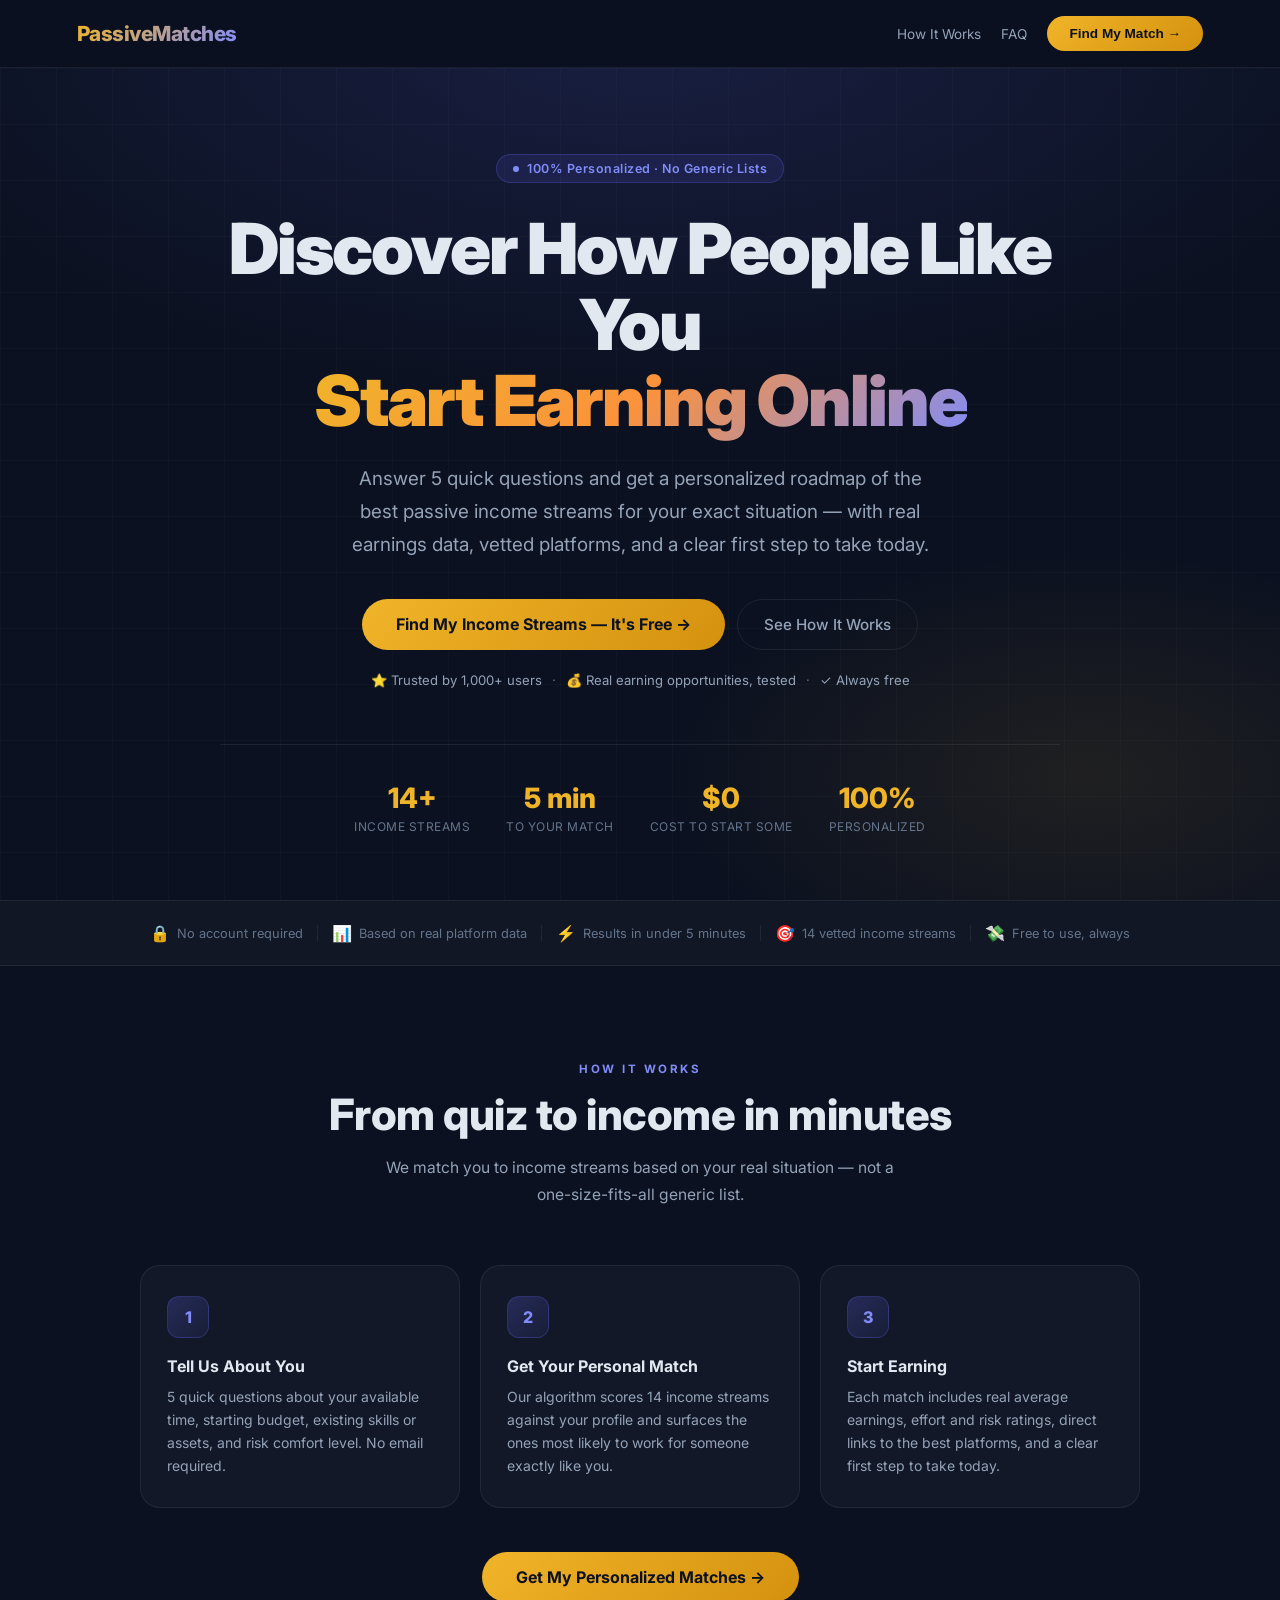
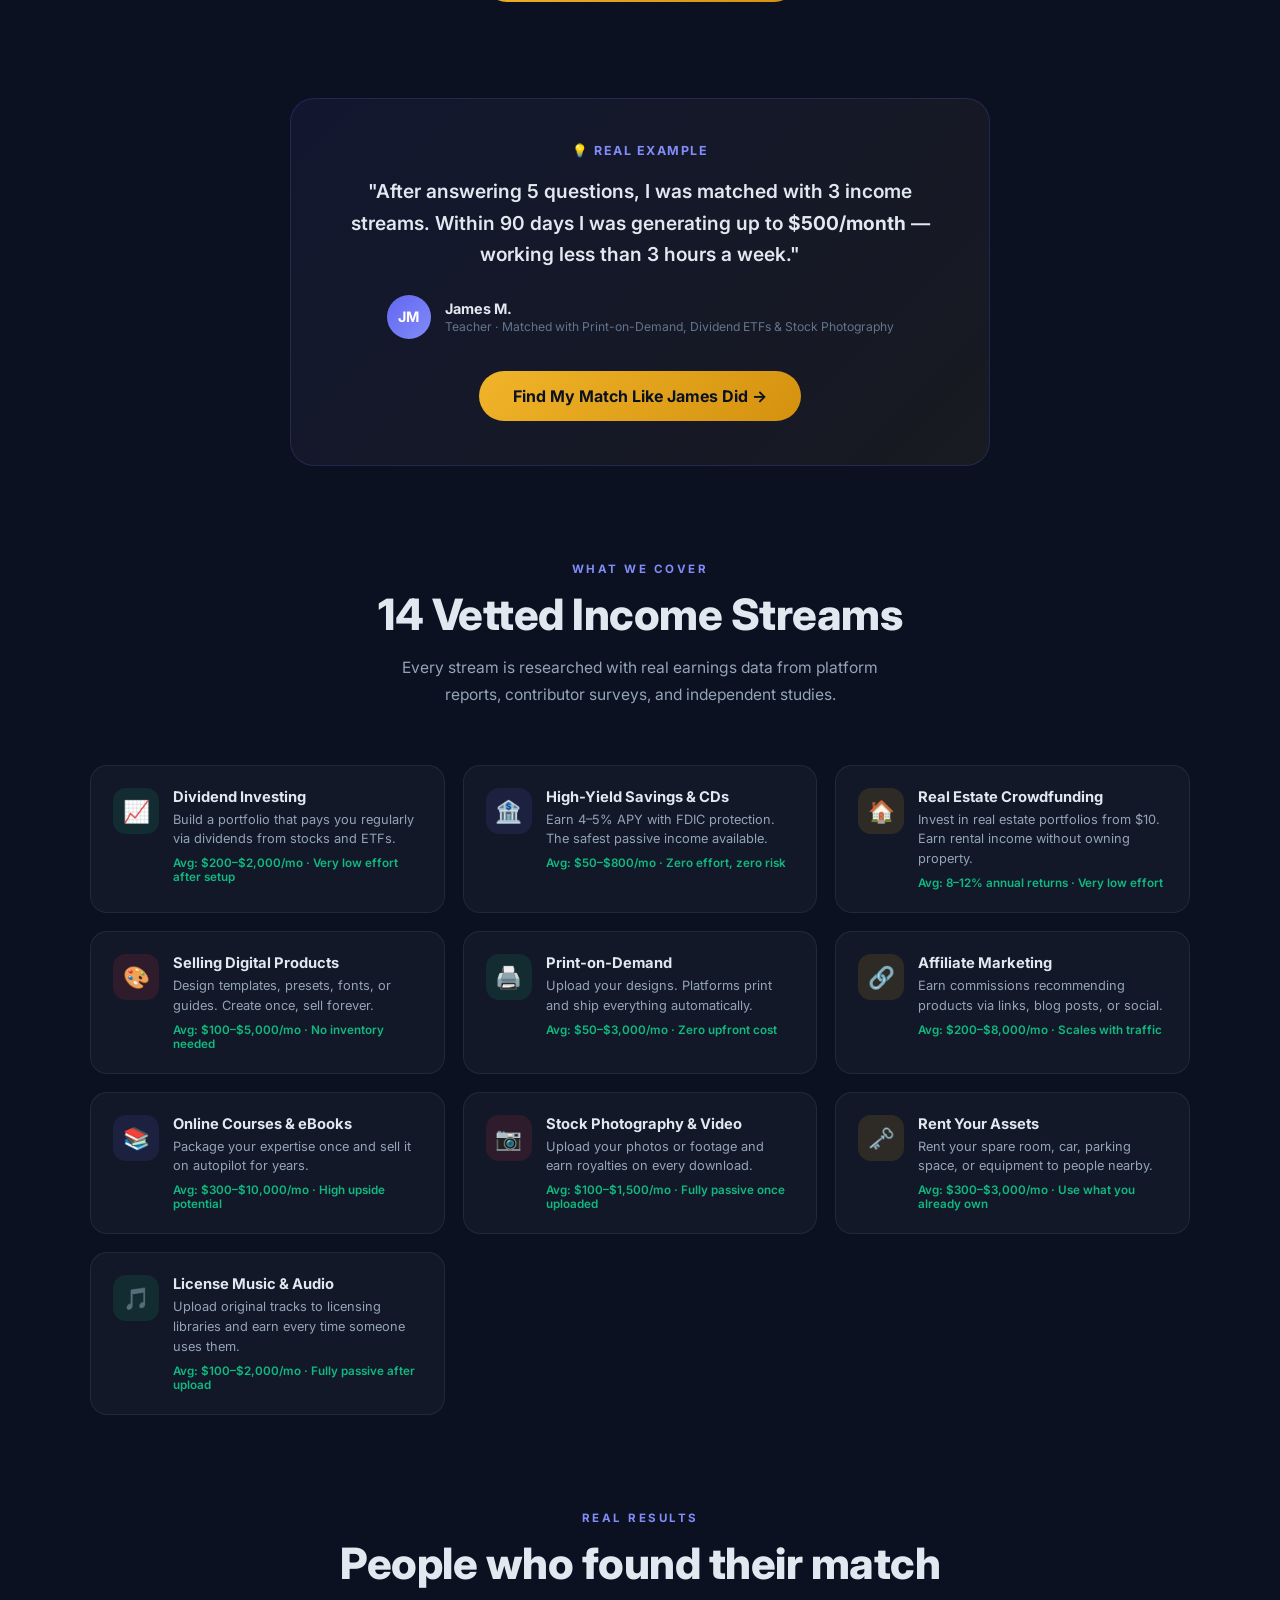
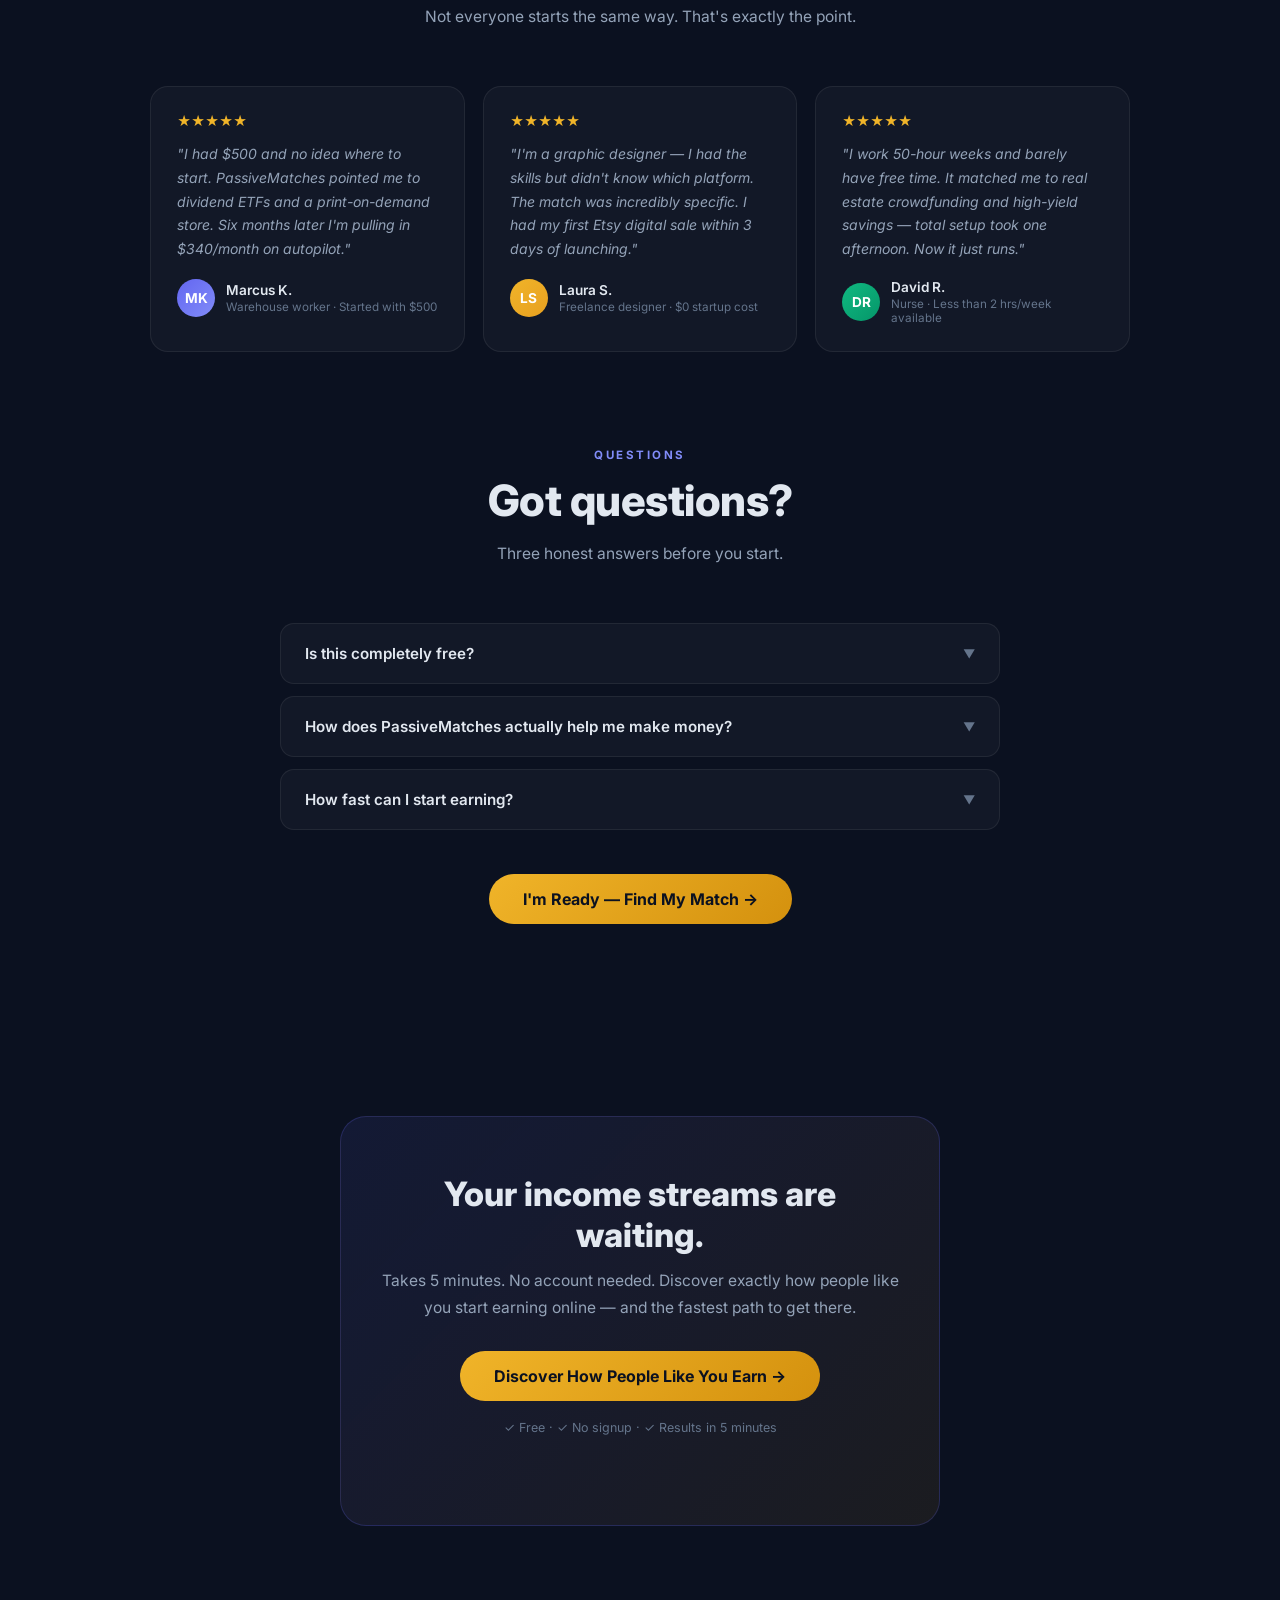
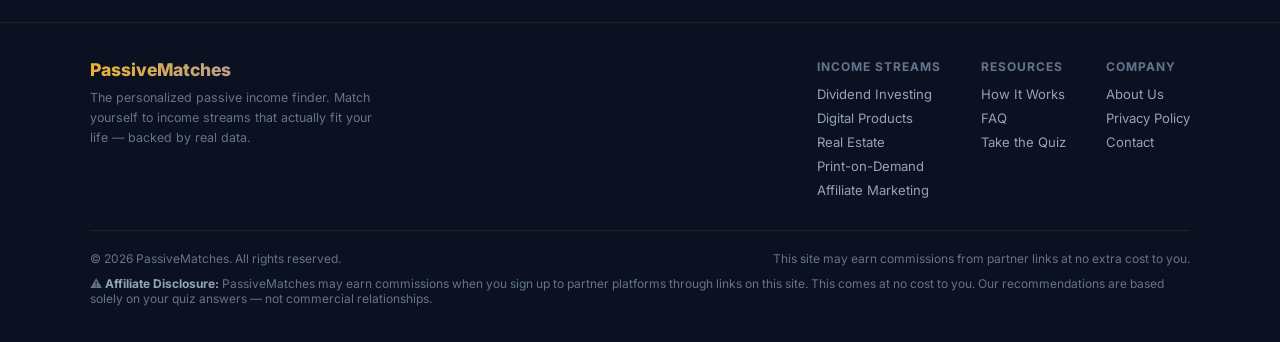
==== index.html @ 0904e782 "Add files via upload" ====
<!DOCTYPE html>
<html lang="en">
<!-- MailerLite Universal -->
<script>
    (function(w,d,e,u,f,l,n){w[f]=w[f]||function(){(w[f].q=w[f].q||[])
    .push(arguments);},l=d.createElement(e),l.async=1,l.src=u,
    n=d.getElementsByTagName(e)[0],n.parentNode.insertBefore(l,n);})
    (window,document,'script','https://assets.mailerlite.com/js/universal.js','ml');
    ml('account', '2254203');
</script>
<!-- End MailerLite Universal -->
<head>
  <meta charset="UTF-8" />
  <meta name="viewport" content="width=device-width, initial-scale=1.0"/>
  <title>PassiveMatches — Find Your Perfect Passive Income Stream</title>
  <meta name="description" content="Answer 5 questions and get a personalized roadmap of the best passive income streams for your exact situation — backed by real data.">
  <link rel="preconnect" href="https://fonts.googleapis.com">
  <link rel="preconnect" href="https://fonts.gstatic.com" crossorigin>
  <link href="https://fonts.googleapis.com/css2?family=Inter:wght@300;400;500;600;700;800;900&display=swap" rel="stylesheet">
  <style>
    *, *::before, *::after { box-sizing: border-box; margin: 0; padding: 0; }
    :root {
      --navy: #0b1120;
      --navy2: #111827;
      --navy3: #1a2540;
      --gold: #f0b429;
      --gold2: #ffd166;
      --accent: #6366f1;
      --accent2: #818cf8;
      --green: #10b981;
      --red: #f43f5e;
      --text: #e2e8f0;
      --text2: #94a3b8;
      --text3: #64748b;
      --border: rgba(255,255,255,0.07);
      --card: rgba(255,255,255,0.03);
    }
    html { scroll-behavior: smooth; }
    body { font-family: 'Inter', sans-serif; background: var(--navy); color: var(--text); min-height: 100vh; overflow-x: hidden; }

    /* ─── NAV ─── */
    nav {
      position: fixed; top: 0; left: 0; right: 0; z-index: 100;
      display: flex; align-items: center; justify-content: space-between;
      padding: 0 6%; height: 68px;
      background: rgba(11,17,32,0.88); backdrop-filter: blur(24px);
      border-bottom: 1px solid var(--border);
    }
    .logo { font-size: 1.3rem; font-weight: 800; letter-spacing: -0.5px; background: linear-gradient(135deg, var(--gold), var(--accent2)); -webkit-background-clip: text; -webkit-text-fill-color: transparent; cursor: pointer; }
    .nav-right { display: flex; align-items: center; gap: 20px; }
    .nav-link { font-size: 0.85rem; color: var(--text2); cursor: pointer; text-decoration: none; transition: color 0.2s; }
    .nav-link:hover { color: var(--text); }
    .nav-cta { background: linear-gradient(135deg, var(--gold), #d4910e); color: #0b1120; font-weight: 700; font-size: 0.85rem; padding: 10px 22px; border-radius: 50px; border: none; cursor: pointer; transition: transform 0.2s, box-shadow 0.2s; }
    .nav-cta:hover { transform: translateY(-1px); box-shadow: 0 8px 24px rgba(240,180,41,0.35); }

    /* ─── PAGE SYSTEM ─── */
    .page { display: none; }
    .page.active { display: block; }
    #quiz-page.active { display: flex; flex-direction: column; }
    #landing { padding-top: 68px; }
    #quiz-page, #results-page { padding-top: 68px; }

    /* ─── HERO ─── */
    .hero { min-height: calc(100vh - 68px); display: flex; flex-direction: column; align-items: center; justify-content: center; text-align: center; padding: 80px 24px 60px; position: relative; overflow: hidden; }
    .hero-bg { position: absolute; inset: 0; z-index: 0; background: radial-gradient(ellipse 90% 65% at 50% -5%, rgba(99,102,241,0.16) 0%, transparent 70%), radial-gradient(ellipse 55% 45% at 85% 85%, rgba(240,180,41,0.09) 0%, transparent 60%); }
    .hero-grid { position: absolute; inset: 0; z-index: 0; background-image: linear-gradient(rgba(255,255,255,0.02) 1px, transparent 1px), linear-gradient(90deg, rgba(255,255,255,0.02) 1px, transparent 1px); background-size: 56px 56px; }
    .hero-content { position: relative; z-index: 1; max-width: 840px; }
    .hero-badge { display: inline-flex; align-items: center; gap: 8px; background: rgba(99,102,241,0.12); border: 1px solid rgba(99,102,241,0.28); color: var(--accent2); font-size: 0.78rem; font-weight: 600; padding: 6px 16px; border-radius: 50px; margin-bottom: 28px; letter-spacing: 0.5px; }
    .badge-dot { width: 6px; height: 6px; border-radius: 50%; background: var(--accent2); animation: pulse 2s infinite; }
    @keyframes pulse { 0%,100%{opacity:1;transform:scale(1)} 50%{opacity:0.4;transform:scale(1.5)} }
    h1 { font-size: clamp(2.4rem, 6vw, 4.4rem); font-weight: 900; line-height: 1.08; letter-spacing: -2px; margin-bottom: 22px; }
    h1 span { background: linear-gradient(135deg, var(--gold) 0%, #fb923c 50%, var(--accent2) 100%); -webkit-background-clip: text; -webkit-text-fill-color: transparent; }
    .hero-sub { font-size: clamp(1rem, 2vw, 1.18rem); color: var(--text2); max-width: 580px; margin: 0 auto 38px; line-height: 1.75; font-weight: 400; }
    .hero-actions { display: flex; gap: 12px; justify-content: center; flex-wrap: wrap; }
    .btn-primary { background: linear-gradient(135deg, var(--gold), #d4910e); color: #0b1120; font-weight: 700; font-size: 1rem; padding: 15px 34px; border-radius: 50px; border: none; cursor: pointer; transition: transform 0.2s, box-shadow 0.2s; display: flex; align-items: center; gap: 8px; font-family: inherit; }
    .btn-primary:hover { transform: translateY(-2px); box-shadow: 0 12px 32px rgba(240,180,41,0.4); }
    .btn-ghost { background: transparent; border: 1px solid var(--border); color: var(--text2); font-size: 0.95rem; font-weight: 500; padding: 15px 26px; border-radius: 50px; cursor: pointer; transition: all 0.2s; font-family: inherit; }
    .btn-ghost:hover { border-color: rgba(255,255,255,0.2); color: var(--text); }
    .hero-stats { display: flex; gap: 36px; justify-content: center; flex-wrap: wrap; margin-top: 56px; padding-top: 36px; border-top: 1px solid var(--border); }
    .stat { text-align: center; }
    .stat-num { font-size: 1.75rem; font-weight: 800; color: var(--gold); }
    .stat-label { font-size: 0.75rem; color: var(--text3); margin-top: 4px; letter-spacing: 0.5px; text-transform: uppercase; }

    /* ─── TRUST BAR ─── */
    .trust-bar { background: rgba(255,255,255,0.025); border-top: 1px solid var(--border); border-bottom: 1px solid var(--border); padding: 22px 6%; display: flex; align-items: center; justify-content: center; gap: 14px; flex-wrap: wrap; }
    .trust-item { display: flex; align-items: center; gap: 7px; font-size: 0.8rem; color: var(--text3); }
    .trust-item span:first-child { font-size: 1rem; }
    .trust-sep { width: 1px; height: 16px; background: var(--border); }

    /* ─── SECTIONS ─── */
    .section { padding: 96px 6%; }
    .section-label { font-size: 0.72rem; font-weight: 700; letter-spacing: 2.5px; text-transform: uppercase; color: var(--accent2); margin-bottom: 12px; text-align: center; }
    .section-title { font-size: clamp(1.8rem, 4vw, 2.7rem); font-weight: 800; letter-spacing: -0.5px; text-align: center; margin-bottom: 14px; }
    .section-sub { text-align: center; color: var(--text2); max-width: 520px; margin: 0 auto 56px; font-size: 0.975rem; line-height: 1.75; }

    /* ─── STEPS ─── */
    .steps { display: grid; grid-template-columns: repeat(auto-fit, minmax(230px, 1fr)); gap: 20px; max-width: 1000px; margin: 0 auto; }
    .step-card { background: var(--card); border: 1px solid var(--border); border-radius: 20px; padding: 30px 26px; transition: transform 0.2s, border-color 0.2s; }
    .step-card:hover { transform: translateY(-4px); border-color: rgba(99,102,241,0.28); }
    .step-num { width: 42px; height: 42px; border-radius: 12px; background: linear-gradient(135deg, rgba(99,102,241,0.25), rgba(99,102,241,0.08)); border: 1px solid rgba(99,102,241,0.25); display: flex; align-items: center; justify-content: center; font-size: 1rem; font-weight: 800; color: var(--accent2); margin-bottom: 18px; }
    .step-card h3 { font-size: 1rem; font-weight: 700; margin-bottom: 9px; }
    .step-card p { font-size: 0.875rem; color: var(--text2); line-height: 1.65; }

    /* ─── STREAM PREVIEW GRID ─── */
    .streams-grid { display: grid; grid-template-columns: repeat(auto-fill, minmax(270px, 1fr)); gap: 18px; max-width: 1100px; margin: 0 auto; }
    .stream-preview { background: var(--card); border: 1px solid var(--border); border-radius: 17px; padding: 22px; display: flex; align-items: flex-start; gap: 14px; transition: transform 0.2s, border-color 0.2s; }
    .stream-preview:hover { transform: translateY(-3px); border-color: rgba(240,180,41,0.18); }
    .stream-icon { width: 46px; height: 46px; border-radius: 13px; flex-shrink: 0; display: flex; align-items: center; justify-content: center; font-size: 1.35rem; }
    .stream-preview h4 { font-size: 0.92rem; font-weight: 700; margin-bottom: 4px; }
    .stream-preview p { font-size: 0.8rem; color: var(--text2); line-height: 1.55; }
    .stream-earnings { font-size: 0.73rem; font-weight: 600; color: var(--green); margin-top: 7px; }

    /* ─── TESTIMONIALS ─── */
    .testimonials { display: grid; grid-template-columns: repeat(auto-fit, minmax(270px, 1fr)); gap: 18px; max-width: 980px; margin: 0 auto; }
    .testimonial { background: var(--card); border: 1px solid var(--border); border-radius: 18px; padding: 26px; }
    .t-stars { color: var(--gold); font-size: 0.85rem; margin-bottom: 13px; }
    .t-text { font-size: 0.875rem; color: var(--text2); line-height: 1.7; margin-bottom: 18px; font-style: italic; }
    .t-author { display: flex; align-items: center; gap: 11px; }
    .t-avatar { width: 38px; height: 38px; border-radius: 50%; display: flex; align-items: center; justify-content: center; font-weight: 700; font-size: 0.85rem; color: #fff; flex-shrink: 0; }
    .t-name { font-size: 0.85rem; font-weight: 600; }
    .t-meta { font-size: 0.73rem; color: var(--text3); margin-top: 2px; }

    /* ─── FAQ ─── */
    .faq-list { max-width: 720px; margin: 0 auto; display: flex; flex-direction: column; gap: 12px; }
    .faq-item { background: var(--card); border: 1px solid var(--border); border-radius: 14px; overflow: hidden; }
    .faq-q { padding: 20px 24px; cursor: pointer; display: flex; justify-content: space-between; align-items: center; gap: 16px; font-size: 0.95rem; font-weight: 600; user-select: none; transition: background 0.2s; }
    .faq-q:hover { background: rgba(255,255,255,0.03); }
    .faq-arrow { font-size: 0.75rem; color: var(--text3); transition: transform 0.3s; flex-shrink: 0; }
    .faq-item.open .faq-arrow { transform: rotate(180deg); }
    .faq-a { max-height: 0; overflow: hidden; transition: max-height 0.35s ease, padding 0.35s ease; }
    .faq-a-inner { padding: 0 24px 20px; font-size: 0.875rem; color: var(--text2); line-height: 1.75; }
    .faq-item.open .faq-a { max-height: 300px; }

    /* ─── CTA SECTION ─── */
    .cta-section { padding: 96px 6%; text-align: center; }
    .cta-box { max-width: 600px; margin: 0 auto; background: linear-gradient(135deg, rgba(99,102,241,0.1), rgba(240,180,41,0.07)); border: 1px solid rgba(99,102,241,0.22); border-radius: 26px; padding: 56px 40px; }
    .cta-box h2 { font-size: clamp(1.6rem, 3vw, 2.1rem); font-weight: 800; margin-bottom: 13px; }
    .cta-box p { color: var(--text2); margin-bottom: 30px; line-height: 1.7; font-size: 0.975rem; }

    /* ─── FOOTER ─── */
    footer { border-top: 1px solid var(--border); padding: 36px 6%; }
    .footer-inner { max-width: 1100px; margin: 0 auto; display: flex; align-items: flex-start; justify-content: space-between; flex-wrap: wrap; gap: 28px; }
    .footer-brand .footer-logo { font-size: 1.1rem; font-weight: 800; background: linear-gradient(135deg, var(--gold), var(--accent2)); -webkit-background-clip: text; -webkit-text-fill-color: transparent; margin-bottom: 8px; }
    .footer-brand p { font-size: 0.78rem; color: var(--text3); max-width: 300px; line-height: 1.6; }
    .footer-links { display: flex; gap: 40px; flex-wrap: wrap; }
    .footer-col h5 { font-size: 0.75rem; font-weight: 700; text-transform: uppercase; letter-spacing: 1px; color: var(--text3); margin-bottom: 12px; }
    .footer-col a { display: block; font-size: 0.82rem; color: var(--text2); text-decoration: none; margin-bottom: 8px; transition: color 0.2s; }
    .footer-col a:hover { color: var(--text); }
    .footer-bottom { max-width: 1100px; margin: 24px auto 0; padding-top: 20px; border-top: 1px solid var(--border); display: flex; justify-content: space-between; align-items: center; flex-wrap: wrap; gap: 10px; }
    .footer-bottom p { font-size: 0.75rem; color: var(--text3); }

    /* ─── QUIZ ─── */
    #quiz-page { min-height: 100vh; }
    .quiz-header { padding: 28px 6% 0; display: flex; flex-direction: column; align-items: center; }
    .quiz-progress-wrap { width: 100%; max-width: 540px; }
    .quiz-progress-label { display: flex; justify-content: space-between; font-size: 0.73rem; color: var(--text3); margin-bottom: 8px; font-weight: 500; }
    .quiz-progress-bar { width: 100%; height: 3px; background: rgba(255,255,255,0.07); border-radius: 50px; overflow: hidden; }
    .quiz-progress-fill { height: 100%; border-radius: 50px; background: linear-gradient(90deg, var(--gold), var(--accent)); transition: width 0.4s ease; }
    .quiz-body { flex: 1; display: flex; align-items: center; justify-content: center; padding: 36px 20px; }
    .quiz-card { width: 100%; max-width: 560px; background: var(--navy2); border: 1px solid var(--border); border-radius: 22px; padding: 42px 38px; }
    .quiz-q-num { font-size: 0.72rem; font-weight: 700; letter-spacing: 2px; color: var(--accent2); text-transform: uppercase; margin-bottom: 12px; }
    .quiz-q { font-size: clamp(1.1rem, 2.5vw, 1.35rem); font-weight: 700; margin-bottom: 28px; line-height: 1.4; }
    .quiz-options { display: flex; flex-direction: column; gap: 10px; }
    .quiz-option { background: rgba(255,255,255,0.025); border: 1.5px solid rgba(255,255,255,0.07); border-radius: 13px; padding: 15px 18px; cursor: pointer; display: flex; align-items: center; gap: 13px; transition: all 0.18s; text-align: left; font-family: inherit; color: var(--text); width: 100%; }
    .quiz-option:hover { background: rgba(99,102,241,0.07); border-color: rgba(99,102,241,0.28); }
    .quiz-option.selected { background: rgba(99,102,241,0.13); border-color: var(--accent); }
    .quiz-option.selected .opt-check { background: var(--accent); border-color: var(--accent); color: white; }
    .opt-check { width: 20px; height: 20px; border-radius: 50%; border: 2px solid rgba(255,255,255,0.18); flex-shrink: 0; display: flex; align-items: center; justify-content: center; font-size: 0.65rem; transition: all 0.18s; }
    .opt-icon { font-size: 1.15rem; flex-shrink: 0; }
    .opt-text { font-size: 0.925rem; font-weight: 600; }
    .opt-sub { font-size: 0.73rem; color: var(--text3); margin-top: 2px; }
    .quiz-nav { display: flex; justify-content: space-between; align-items: center; margin-top: 28px; }
    .btn-back { background: none; border: 1px solid var(--border); color: var(--text2); padding: 11px 22px; border-radius: 50px; cursor: pointer; font-family: inherit; font-size: 0.85rem; transition: all 0.2s; }
    .btn-back:hover { border-color: rgba(255,255,255,0.18); color: var(--text); }
    .btn-next { background: linear-gradient(135deg, var(--gold), #d4910e); color: #0b1120; font-weight: 700; font-size: 0.925rem; padding: 12px 30px; border-radius: 50px; border: none; cursor: pointer; transition: all 0.2s; opacity: 0.4; pointer-events: none; font-family: inherit; }
    .btn-next.enabled { opacity: 1; pointer-events: auto; }
    .btn-next.enabled:hover { transform: translateY(-2px); box-shadow: 0 10px 26px rgba(240,180,41,0.4); }
    .quiz-slide { transition: opacity 0.22s, transform 0.22s; }
    .quiz-slide.exit { opacity: 0; transform: translateX(-28px); }
    .quiz-slide.enter-prep { opacity: 0; transform: translateX(28px); }

    /* ─── RESULTS ─── */
    #results-page { min-height: 100vh; }
    #results-page.active { display: flex; flex-direction: column; }
    #results-page .results-grid { flex: 1; }
    #about-page.active, #privacy-page.active, #contact-page.active { display: flex; flex-direction: column; min-height: 100vh; }
    .results-hero { padding: 56px 6% 36px; text-align: center; background: linear-gradient(180deg, rgba(99,102,241,0.07) 0%, transparent 100%); }
    .results-badge { display: inline-flex; align-items: center; gap: 8px; background: rgba(16,185,129,0.1); border: 1px solid rgba(16,185,129,0.25); color: var(--green); font-size: 0.78rem; font-weight: 600; padding: 5px 14px; border-radius: 50px; margin-bottom: 18px; }
    .results-hero h2 { font-size: clamp(1.8rem, 4vw, 2.5rem); font-weight: 800; margin-bottom: 11px; }
    .results-hero p { color: var(--text2); max-width: 500px; margin: 0 auto; line-height: 1.7; font-size: 0.975rem; }
    .profile-chips { display: flex; gap: 9px; justify-content: center; flex-wrap: wrap; margin-top: 26px; }
    .chip { background: rgba(255,255,255,0.05); border: 1px solid var(--border); border-radius: 50px; padding: 5px 13px; font-size: 0.76rem; color: var(--text2); }
    .chip span { color: var(--text); font-weight: 600; }

    .results-grid { max-width: 1100px; margin: 0 auto; padding: 18px 6% 60px; display: grid; grid-template-columns: repeat(auto-fill, minmax(310px, 1fr)); gap: 22px; }
    .result-card { background: var(--navy2); border: 1px solid var(--border); border-radius: 20px; overflow: hidden; transition: transform 0.2s, box-shadow 0.2s; }
    .result-card:hover { transform: translateY(-4px); box-shadow: 0 22px 48px rgba(0,0,0,0.32); }
    .result-card.top-pick { border-color: rgba(240,180,41,0.32); }
    .result-card-header { padding: 22px 22px 14px; display: flex; align-items: flex-start; justify-content: space-between; gap: 10px; }
    .result-icon-wrap { display: flex; align-items: center; gap: 13px; flex: 1; min-width: 0; }
    .result-icon { width: 50px; height: 50px; border-radius: 15px; flex-shrink: 0; display: flex; align-items: center; justify-content: center; font-size: 1.55rem; }
    .result-title { font-size: 1rem; font-weight: 700; }
    .result-tagline { font-size: 0.77rem; color: var(--text2); margin-top: 2px; }
    .match-badge { background: rgba(16,185,129,0.12); border: 1px solid rgba(16,185,129,0.22); color: var(--green); font-size: 0.75rem; font-weight: 700; padding: 4px 11px; border-radius: 50px; white-space: nowrap; flex-shrink: 0; }
    .top-pick-label { background: linear-gradient(135deg, var(--gold), #d4910e); color: #0b1120; font-size: 0.68rem; font-weight: 800; padding: 4px 10px; border-radius: 50px; white-space: nowrap; flex-shrink: 0; letter-spacing: 0.5px; text-transform: uppercase; }
    .result-divider { height: 1px; background: var(--border); margin: 0 22px; }
    .result-stats { display: grid; grid-template-columns: repeat(3, 1fr); padding: 16px 22px; }
    .r-stat { text-align: center; }
    .r-stat + .r-stat { border-left: 1px solid var(--border); }
    .r-stat-val { font-size: 0.875rem; font-weight: 700; }
    .r-stat-label { font-size: 0.65rem; color: var(--text3); margin-top: 3px; text-transform: uppercase; letter-spacing: 0.5px; }
    .result-body { padding: 4px 22px 20px; }
    .result-desc { font-size: 0.85rem; color: var(--text2); line-height: 1.68; margin-bottom: 16px; margin-top: 14px; }
    .result-sources { margin-bottom: 16px; }
    .result-sources-label { font-size: 0.68rem; font-weight: 700; color: var(--text3); text-transform: uppercase; letter-spacing: 0.5px; margin-bottom: 7px; }
    .source-pills { display: flex; flex-wrap: wrap; gap: 6px; }
    .source-pill { background: rgba(255,255,255,0.04); border: 1px solid rgba(255,255,255,0.07); border-radius: 7px; padding: 4px 10px; font-size: 0.73rem; color: var(--text2); cursor: pointer; text-decoration: none; transition: background 0.2s, border-color 0.2s; display: inline-block; }
    .source-pill:hover { background: rgba(255,255,255,0.08); border-color: rgba(255,255,255,0.15); color: var(--text); }
    .result-bar-wrap { margin-bottom: 14px; }
    .result-bar-label { display: flex; justify-content: space-between; font-size: 0.72rem; color: var(--text3); margin-bottom: 5px; }
    .result-bar { height: 4px; background: rgba(255,255,255,0.05); border-radius: 50px; overflow: hidden; }
    .result-bar-fill { height: 100%; border-radius: 50px; transition: width 1s ease; }
    .result-cta { width: 100%; padding: 12px; border-radius: 11px; border: none; cursor: pointer; font-family: inherit; font-size: 0.86rem; font-weight: 700; background: linear-gradient(135deg, var(--gold), #d4910e); color: #0b1120; transition: transform 0.2s, box-shadow 0.2s; margin-top: 2px; }
    .result-cta:hover { transform: translateY(-1px); box-shadow: 0 8px 20px rgba(240,180,41,0.35); }
    .result-cta.secondary { background: rgba(255,255,255,0.05); color: var(--text); border: 1px solid var(--border); }
    .result-cta.secondary:hover { box-shadow: none; background: rgba(255,255,255,0.08); }

    /* email capture */
    .email-section { background: linear-gradient(135deg, rgba(99,102,241,0.1), rgba(240,180,41,0.05)); border-top: 1px solid var(--border); border-bottom: 1px solid var(--border); padding: 56px 6%; text-align: center; }
    .email-section h3 { font-size: 1.45rem; font-weight: 800; margin-bottom: 10px; }
    .email-section p { color: var(--text2); max-width: 420px; margin: 0 auto 26px; font-size: 0.9rem; line-height: 1.65; }
    .email-form { display: flex; gap: 10px; max-width: 420px; margin: 0 auto; flex-wrap: wrap; justify-content: center; }
    .email-input { flex: 1; min-width: 210px; padding: 13px 18px; background: rgba(255,255,255,0.05); border: 1px solid rgba(255,255,255,0.1); border-radius: 50px; color: var(--text); font-family: inherit; font-size: 0.88rem; outline: none; transition: border-color 0.2s; }
    .email-input::placeholder { color: var(--text3); }
    .email-input:focus { border-color: rgba(99,102,241,0.45); }
    .btn-email { padding: 13px 26px; background: linear-gradient(135deg, var(--accent), #4f46e5); color: #fff; border: none; border-radius: 50px; font-family: inherit; font-size: 0.88rem; font-weight: 700; cursor: pointer; white-space: nowrap; transition: transform 0.2s, box-shadow 0.2s; }
    .btn-email:hover { transform: translateY(-1px); box-shadow: 0 8px 20px rgba(99,102,241,0.38); }
    .retake-bar { text-align: center; padding: 22px 6%; display: flex; align-items: center; justify-content: center; gap: 16px; flex-wrap: wrap; }
    .btn-retake { background: none; border: 1px solid var(--border); color: var(--text2); font-family: inherit; font-size: 0.83rem; font-weight: 500; padding: 9px 20px; border-radius: 50px; cursor: pointer; transition: all 0.2s; }
    .btn-retake:hover { border-color: rgba(255,255,255,0.18); color: var(--text); }
    .results-footer-note { text-align: center; padding: 0 6% 52px; color: var(--text3); font-size: 0.76rem; max-width: 580px; margin: 0 auto; line-height: 1.75; }

    /* social proof + example */
    .hero-social-proof { display:flex; align-items:center; justify-content:center; gap:10px; flex-wrap:wrap; margin-top:22px; font-size:0.82rem; color:var(--text2); }
    .proof-sep { color:var(--text3); }
    .example-block { max-width:700px; margin:0 auto; background:linear-gradient(135deg,rgba(99,102,241,0.08),rgba(240,180,41,0.06)); border:1px solid rgba(99,102,241,0.2); border-radius:24px; padding:44px 48px; text-align:center; }
    .example-label { font-size:0.78rem; font-weight:700; letter-spacing:1.5px; text-transform:uppercase; color:var(--accent2); margin-bottom:18px; }
    .example-quote { font-size:clamp(1rem,2.2vw,1.2rem); font-weight:600; line-height:1.65; color:var(--text); margin-bottom:24px; }
    .example-meta { display:flex; align-items:center; justify-content:center; gap:14px; }
    .example-avatar { width:44px; height:44px; border-radius:50%; background:linear-gradient(135deg,#6366f1,#818cf8); display:flex; align-items:center; justify-content:center; font-weight:700; font-size:0.9rem; color:#fff; flex-shrink:0; }
    .example-name { font-size:0.9rem; font-weight:700; text-align:left; }
    .example-role { font-size:0.76rem; color:var(--text3); text-align:left; margin-top:2px; }

    @media(max-width:620px) {
      .example-block { padding: 32px 24px; }
      .example-meta { flex-direction:column; text-align:center; }
      .example-name, .example-role { text-align:center; }
      .quiz-card { padding: 28px 20px; }
      .nav-right .nav-link { display: none; }
      .footer-links { gap: 24px; }
    }

  </style>
</head>
<body>

<!-- ═══ NAV ═══ -->
<nav>
  <div class="logo" onclick="goToLanding()">PassiveMatches</div>
  <div class="nav-right">
    <a class="nav-link" onclick="scrollToSection('how-it-works')">How It Works</a>
    <a class="nav-link" onclick="scrollToSection('faq')">FAQ</a>
    <button class="nav-cta" onclick="goToQuiz()">Find My Match →</button>
  </div>
</nav>

<!-- ═══ LANDING ═══ -->
<div id="landing" class="page active">

  <section class="hero">
    <div class="hero-bg"></div>
    <div class="hero-grid"></div>
    <div class="hero-content">
      <div class="hero-badge"><span class="badge-dot"></span>100% Personalized · No Generic Lists</div>
      <h1>Discover How People Like You<br><span>Start Earning Online</span></h1>
      <p class="hero-sub">Answer 5 quick questions and get a personalized roadmap of the best passive income streams for your exact situation — with real earnings data, vetted platforms, and a clear first step to take today.</p>
      <div class="hero-actions">
        <button class="btn-primary" onclick="goToQuiz()">Find My Income Streams — It's Free →</button>
        <button class="btn-ghost" onclick="scrollToSection('how-it-works')">See How It Works</button>
      </div>
      <div class="hero-social-proof">
        <span>⭐ Trusted by 1,000+ users</span>
        <span class="proof-sep">·</span>
        <span>💰 Real earning opportunities, tested</span>
        <span class="proof-sep">·</span>
        <span>✓ Always free</span>
      </div>
      <div class="hero-stats">
        <div class="stat"><div class="stat-num">14+</div><div class="stat-label">Income Streams</div></div>
        <div class="stat"><div class="stat-num">5 min</div><div class="stat-label">To Your Match</div></div>
        <div class="stat"><div class="stat-num">$0</div><div class="stat-label">Cost to Start Some</div></div>
        <div class="stat"><div class="stat-num">100%</div><div class="stat-label">Personalized</div></div>
      </div>
    </div>
  </section>

  <div class="trust-bar">
    <div class="trust-item"><span>🔒</span><span>No account required</span></div>
    <div class="trust-sep"></div>
    <div class="trust-item"><span>📊</span><span>Based on real platform data</span></div>
    <div class="trust-sep"></div>
    <div class="trust-item"><span>⚡</span><span>Results in under 5 minutes</span></div>
    <div class="trust-sep"></div>
    <div class="trust-item"><span>🎯</span><span>14 vetted income streams</span></div>
    <div class="trust-sep"></div>
    <div class="trust-item"><span>💸</span><span>Free to use, always</span></div>
  </div>

  <!-- HOW IT WORKS -->
  <section class="section" id="how-it-works">
    <div class="section-label">How It Works</div>
    <h2 class="section-title">From quiz to income in minutes</h2>
    <p class="section-sub">We match you to income streams based on your real situation — not a one-size-fits-all generic list.</p>
    <div class="steps">
      <div class="step-card">
        <div class="step-num">1</div>
        <h3>Tell Us About You</h3>
        <p>5 quick questions about your available time, starting budget, existing skills or assets, and risk comfort level. No email required.</p>
      </div>
      <div class="step-card">
        <div class="step-num">2</div>
        <h3>Get Your Personal Match</h3>
        <p>Our algorithm scores 14 income streams against your profile and surfaces the ones most likely to work for someone exactly like you.</p>
      </div>
      <div class="step-card">
        <div class="step-num">3</div>
        <h3>Start Earning</h3>
        <p>Each match includes real average earnings, effort and risk ratings, direct links to the best platforms, and a clear first step to take today.</p>
      </div>
    </div>
    <div style="text-align:center;margin-top:44px;">
      <button class="btn-primary" style="margin:0 auto;" onclick="goToQuiz()">Get My Personalized Matches →</button>
    </div>
  </section>

  <!-- REAL EXAMPLE -->
  <section class="section" style="padding-top:0;">
    <div class="example-block">
      <div class="example-label">💡 Real Example</div>
      <div class="example-quote">"After answering 5 questions, I was matched with 3 income streams. Within 90 days I was generating up to <strong>$500/month</strong> — working less than 3 hours a week."</div>
      <div class="example-meta">
        <div class="example-avatar">JM</div>
        <div>
          <div class="example-name">James M.</div>
          <div class="example-role">Teacher · Matched with Print-on-Demand, Dividend ETFs & Stock Photography</div>
        </div>
      </div>
      <button class="btn-primary" style="margin:32px auto 0;" onclick="goToQuiz()">Find My Match Like James Did →</button>
    </div>
  </section>

  <!-- INCOME STREAMS PREVIEW -->
  <section class="section" style="padding-top:0;">
    <div class="section-label">What We Cover</div>
    <h2 class="section-title">14 Vetted Income Streams</h2>
    <p class="section-sub">Every stream is researched with real earnings data from platform reports, contributor surveys, and independent studies.</p>
    <div class="streams-grid">
      <div class="stream-preview">
        <div class="stream-icon" style="background:rgba(16,185,129,0.12);">📈</div>
        <div><h4>Dividend Investing</h4><p>Build a portfolio that pays you regularly via dividends from stocks and ETFs.</p><div class="stream-earnings">Avg: $200–$2,000/mo · Very low effort after setup</div></div>
      </div>
      <div class="stream-preview">
        <div class="stream-icon" style="background:rgba(99,102,241,0.12);">🏦</div>
        <div><h4>High-Yield Savings & CDs</h4><p>Earn 4–5% APY with FDIC protection. The safest passive income available.</p><div class="stream-earnings">Avg: $50–$800/mo · Zero effort, zero risk</div></div>
      </div>
      <div class="stream-preview">
        <div class="stream-icon" style="background:rgba(240,180,41,0.12);">🏠</div>
        <div><h4>Real Estate Crowdfunding</h4><p>Invest in real estate portfolios from $10. Earn rental income without owning property.</p><div class="stream-earnings">Avg: 8–12% annual returns · Very low effort</div></div>
      </div>
      <div class="stream-preview">
        <div class="stream-icon" style="background:rgba(244,63,94,0.12);">🎨</div>
        <div><h4>Selling Digital Products</h4><p>Design templates, presets, fonts, or guides. Create once, sell forever.</p><div class="stream-earnings">Avg: $100–$5,000/mo · No inventory needed</div></div>
      </div>
      <div class="stream-preview">
        <div class="stream-icon" style="background:rgba(16,185,129,0.12);">🖨️</div>
        <div><h4>Print-on-Demand</h4><p>Upload your designs. Platforms print and ship everything automatically.</p><div class="stream-earnings">Avg: $50–$3,000/mo · Zero upfront cost</div></div>
      </div>
      <div class="stream-preview">
        <div class="stream-icon" style="background:rgba(240,180,41,0.12);">🔗</div>
        <div><h4>Affiliate Marketing</h4><p>Earn commissions recommending products via links, blog posts, or social.</p><div class="stream-earnings">Avg: $200–$8,000/mo · Scales with traffic</div></div>
      </div>
      <div class="stream-preview">
        <div class="stream-icon" style="background:rgba(99,102,241,0.12);">📚</div>
        <div><h4>Online Courses & eBooks</h4><p>Package your expertise once and sell it on autopilot for years.</p><div class="stream-earnings">Avg: $300–$10,000/mo · High upside potential</div></div>
      </div>
      <div class="stream-preview">
        <div class="stream-icon" style="background:rgba(244,63,94,0.12);">📷</div>
        <div><h4>Stock Photography & Video</h4><p>Upload your photos or footage and earn royalties on every download.</p><div class="stream-earnings">Avg: $100–$1,500/mo · Fully passive once uploaded</div></div>
      </div>
      <div class="stream-preview">
        <div class="stream-icon" style="background:rgba(240,180,41,0.12);">🗝️</div>
        <div><h4>Rent Your Assets</h4><p>Rent your spare room, car, parking space, or equipment to people nearby.</p><div class="stream-earnings">Avg: $300–$3,000/mo · Use what you already own</div></div>
      </div>
      <div class="stream-preview">
        <div class="stream-icon" style="background:rgba(16,185,129,0.12);">🎵</div>
        <div><h4>License Music & Audio</h4><p>Upload original tracks to licensing libraries and earn every time someone uses them.</p><div class="stream-earnings">Avg: $100–$2,000/mo · Fully passive after upload</div></div>
      </div>
    </div>
  </section>

  <!-- TESTIMONIALS -->
  <section class="section" style="padding-top:0;">
    <div class="section-label">Real Results</div>
    <h2 class="section-title">People who found their match</h2>
    <p class="section-sub">Not everyone starts the same way. That's exactly the point.</p>
    <div class="testimonials">
      <div class="testimonial">
        <div class="t-stars">★★★★★</div>
        <p class="t-text">"I had $500 and no idea where to start. PassiveMatches pointed me to dividend ETFs and a print-on-demand store. Six months later I'm pulling in $340/month on autopilot."</p>
        <div class="t-author">
          <div class="t-avatar" style="background:linear-gradient(135deg,#6366f1,#818cf8);">MK</div>
          <div><div class="t-name">Marcus K.</div><div class="t-meta">Warehouse worker · Started with $500</div></div>
        </div>
      </div>
      <div class="testimonial">
        <div class="t-stars">★★★★★</div>
        <p class="t-text">"I'm a graphic designer — I had the skills but didn't know which platform. The match was incredibly specific. I had my first Etsy digital sale within 3 days of launching."</p>
        <div class="t-author">
          <div class="t-avatar" style="background:linear-gradient(135deg,#f0b429,#e8a020);">LS</div>
          <div><div class="t-name">Laura S.</div><div class="t-meta">Freelance designer · $0 startup cost</div></div>
        </div>
      </div>
      <div class="testimonial">
        <div class="t-stars">★★★★★</div>
        <p class="t-text">"I work 50-hour weeks and barely have free time. It matched me to real estate crowdfunding and high-yield savings — total setup took one afternoon. Now it just runs."</p>
        <div class="t-author">
          <div class="t-avatar" style="background:linear-gradient(135deg,#10b981,#059669);">DR</div>
          <div><div class="t-name">David R.</div><div class="t-meta">Nurse · Less than 2 hrs/week available</div></div>
        </div>
      </div>
    </div>
  </section>

  <!-- FAQ -->
  <section class="section" style="padding-top:0;" id="faq">
    <div class="section-label">Questions</div>
    <h2 class="section-title">Got questions?</h2>
    <p class="section-sub">Three honest answers before you start.</p>
    <div class="faq-list">
      <div class="faq-item">
        <div class="faq-q" onclick="toggleFaq(this)">Is this completely free?<span class="faq-arrow">▼</span></div>
        <div class="faq-a"><div class="faq-a-inner">Yes — 100% free. No account, no credit card, no hidden fees. You answer 5 questions and get your personalized results immediately. PassiveMatches earns small commissions from partner platforms if you choose to sign up with them — at absolutely no cost to you.</div></div>
      </div>
      <div class="faq-item">
        <div class="faq-q" onclick="toggleFaq(this)">How does PassiveMatches actually help me make money?<span class="faq-arrow">▼</span></div>
        <div class="faq-a"><div class="faq-a-inner">We don't make money for you — we find the right path for you to do it yourself. Based on your answers, we match you to real, proven income streams (like dividend investing, digital products, or renting assets) that fit your time, budget, and skills. Each result includes direct links to the platforms you need and clear instructions on how to start.</div></div>
      </div>
      <div class="faq-item">
        <div class="faq-q" onclick="toggleFaq(this)">How fast can I start earning?<span class="faq-arrow">▼</span></div>
        <div class="faq-a"><div class="faq-a-inner">It depends on your match. A high-yield savings account starts paying interest from day one. Print-on-demand and digital products can generate your first sale within days. Dividend investing pays quarterly. The quiz takes 5 minutes — your first income action can happen today.</div></div>
      </div>
    </div>
    <div style="text-align:center;margin-top:44px;">
      <button class="btn-primary" style="margin:0 auto;" onclick="goToQuiz()">I'm Ready — Find My Match →</button>
    </div>
  </section>

  <!-- CTA -->
  <section class="cta-section">
    <div class="cta-box">
      <h2>Your income streams are waiting.</h2>
      <p>Takes 5 minutes. No account needed. Discover exactly how people like you start earning online — and the fastest path to get there.</p>
      <button class="btn-primary" style="margin:0 auto;" onclick="goToQuiz()">Discover How People Like You Earn →</button>
      <p style="margin-top:16px;font-size:0.78rem;color:var(--text3);">✓ Free · ✓ No signup · ✓ Results in 5 minutes</p>
    </div>
  </section>

  <footer>
    <div class="footer-inner">
      <div class="footer-brand">
        <div class="footer-logo">PassiveMatches</div>
        <p>The personalized passive income finder. Match yourself to income streams that actually fit your life — backed by real data.</p>
      </div>
      <div class="footer-links">
        <div class="footer-col">
          <h5>Income Streams</h5>
          <a onclick="goToQuiz()">Dividend Investing</a>
          <a onclick="goToQuiz()">Digital Products</a>
          <a onclick="goToQuiz()">Real Estate</a>
          <a onclick="goToQuiz()">Print-on-Demand</a>
          <a onclick="goToQuiz()">Affiliate Marketing</a>
        </div>
        <div class="footer-col">
          <h5>Resources</h5>
          <a onclick="scrollToSection('how-it-works')">How It Works</a>
          <a onclick="scrollToSection('faq')">FAQ</a>
          <a onclick="goToQuiz()">Take the Quiz</a>
        </div>
        <div class="footer-col">
          <h5>Company</h5>
          <a onclick="goToAbout()">About Us</a>
          <a onclick="goToPrivacy()">Privacy Policy</a>
          <a href="contact.html">Contact</a>
        </div>
      </div>
    </div>
    <div class="footer-bottom">
      <p>© 2026 PassiveMatches. All rights reserved.</p>
      <p>This site may earn commissions from partner links at no extra cost to you.</p>
      <p>⚠️ <strong style="color:var(--text2);">Affiliate Disclosure:</strong> PassiveMatches may earn commissions when you sign up to partner platforms through links on this site. This comes at no cost to you. Our recommendations are based solely on your quiz answers — not commercial relationships.</p>
    </div>
  </footer>

</div><!-- /landing -->


<!-- ═══ QUIZ ═══ -->
<div id="quiz-page" class="page">
  <div class="quiz-header">
    <div class="quiz-progress-wrap">
      <div class="quiz-progress-label">
        <span id="q-label">Question 1 of 5</span>
        <span id="q-pct">20%</span>
      </div>
      <div class="quiz-progress-bar">
        <div class="quiz-progress-fill" id="q-fill" style="width:20%"></div>
      </div>
    </div>
  </div>
  <div class="quiz-body">
    <div class="quiz-card quiz-slide" id="quiz-card">
      <div class="quiz-q-num" id="q-num">Question 1 of 5</div>
      <div class="quiz-q" id="q-text"></div>
      <div class="quiz-options" id="q-options"></div>
      <div class="quiz-nav">
        <button class="btn-back" id="q-back" onclick="prevQ()">← Back</button>
        <button class="btn-next" id="q-next" onclick="nextQ()">Next →</button>
      </div>
    </div>
  </div>
</div>


<!-- ═══ EMAIL GATE ═══ -->
<div id="email-gate" class="page">
  <div class="quiz-body" style="min-height:calc(100vh - 68px);">
    <div class="quiz-card" style="text-align:center;max-width:500px;">
      <div style="font-size:2.2rem;margin-bottom:16px;">🎯</div>
      <div style="font-size:0.72rem;font-weight:700;letter-spacing:2px;color:var(--accent2);text-transform:uppercase;margin-bottom:12px;">Your Results Are Ready</div>
      <h2 style="font-size:1.5rem;font-weight:800;margin-bottom:12px;line-height:1.3;">Where should we send your personalized income guide?</h2>
      <p style="font-size:0.88rem;color:var(--text2);line-height:1.65;margin-bottom:28px;">Enter your email to get your top matches + a free step-by-step starter guide for each one. No spam, ever.</p>
      <div style="display:flex;flex-direction:column;gap:10px;">
<div class="ml-embedded" data-form="7afQih"></div>
        <button onclick="skipGate()" style="background:none;border:none;color:var(--text3);font-size:0.8rem;cursor:pointer;padding:6px;font-family:inherit;">Continue to results →</button>
      </div>
      <p style="font-size:0.72rem;color:var(--text3);margin-top:16px;">🔒 We respect your privacy. Unsubscribe any time.</p>
    </div>
  </div>
</div>

<!-- ═══ RESULTS ═══ -->
<div id="results-page" class="page">
  <div class="results-hero">
    <div class="results-badge">✓ Analysis Complete</div>
    <h2 id="results-title">Your Top Income Matches</h2>
    <p id="results-sub">Based on your profile, here are the passive income streams most likely to work for you — ranked by fit score, with real data and direct links.</p>
    <div class="profile-chips" id="profile-chips"></div>
  </div>

  <div class="results-grid" id="results-grid"></div>

  <div class="email-section">
    <h3>Get Your Full Starter Guide</h3>
    <p>We'll send a step-by-step PDF for your top 3 matches, plus vetted tools, income tips, and weekly ideas. Free, no spam.</p>
    <div class="email-form">
<p style="margin-top:10px;font-size:1rem;color:#ccc;">
You're in! We're preparing your personalized recommendations 📩
</p>

<button class="btn-primary" style="margin-top:15px;">
View Recommended Platforms
</button>
  </div>

  <div class="retake-bar">
    <span style="color:var(--text3);font-size:0.85rem;">Want different results?</span>
    <button class="btn-retake" onclick="retakeQuiz()">← Retake the Quiz</button>
    <button class="btn-retake" onclick="goToLanding()">← Back to Home</button>
  </div>

  <div class="results-footer-note">
    Earnings figures are averages drawn from platform-published data, independent creator surveys, and publicly reported contributor statistics. Results vary based on effort, consistency, and individual circumstances. PassiveMatches may earn affiliate commissions on referrals to recommended platforms at no cost to you. Affiliate relationships never influence how streams are ranked — scoring is based entirely on quiz answers.
  </div>
</div>


<script>
/* ═══════════════════════════════════════════════════════════
   QUIZ DATA
═══════════════════════════════════════════════════════════ */
const questions = [
  {
    text: "How much time can you realistically dedicate per week?",
    key: "time",
    options: [
      { icon: "⚡", text: "Under 2 hours", sub: "Set it and forget it", val: "minimal" },
      { icon: "🕐", text: "2–5 hours", sub: "A few evenings a week", val: "low" },
      { icon: "🕔", text: "5–10 hours", sub: "A solid side project", val: "medium" },
      { icon: "🔥", text: "10+ hours", sub: "I'm fully committed to this", val: "high" }
    ]
  },
  {
    text: "How much money can you start with?",
    key: "budget",
    options: [
      { icon: "🪙", text: "$0 — Start for free", sub: "No upfront investment", val: "zero" },
      { icon: "💵", text: "Under $500", sub: "Small starting budget", val: "small" },
      { icon: "💰", text: "$500 – $5,000", sub: "Meaningful starting capital", val: "medium" },
      { icon: "🏦", text: "$5,000+", sub: "Ready to invest seriously", val: "large" }
    ]
  },
  {
    text: "What skills or assets do you already have?",
    key: "skills",
    options: [
      { icon: "🎨", text: "Creative skills", sub: "Design, art, photography, music, video", val: "creative" },
      { icon: "💻", text: "Tech or coding skills", sub: "Development, software, data analysis", val: "tech" },
      { icon: "✍️", text: "Writing or teaching", sub: "Content creation, coaching, expertise", val: "writing" },
      { icon: "🗝️", text: "Physical assets", sub: "Spare room, car, parking, equipment", val: "assets" },
      { icon: "✨", text: "Nothing specific yet", sub: "Starting completely from scratch", val: "none" }
    ]
  },
  {
    text: "How comfortable are you with financial risk?",
    key: "risk",
    options: [
      { icon: "🛡️", text: "No risk at all", sub: "I want guaranteed or near-guaranteed returns", val: "none" },
      { icon: "📊", text: "Low risk", sub: "Some fluctuation is fine", val: "low" },
      { icon: "📈", text: "Medium risk", sub: "I'll accept risk for higher returns", val: "medium" },
      { icon: "🚀", text: "High risk", sub: "I'm chasing significant upside", val: "high" }
    ]
  },
  {
    text: "What's your main goal with passive income?",
    key: "goal",
    options: [
      { icon: "📅", text: "Steady monthly cash flow", sub: "Predictable income every month", val: "steady" },
      { icon: "🌱", text: "Long-term wealth building", sub: "Grow my net worth over years", val: "longterm" },
      { icon: "⚡", text: "Earn my first dollar fast", sub: "I want to see results quickly", val: "quick" },
      { icon: "🎯", text: "A diversified income portfolio", sub: "Multiple streams working together", val: "all" }
    ]
  }
];

/* ═══════════════════════════════════════════════════════════
   INCOME STREAMS — all # replaced with real platform URLs
   NOTE: Replace URLs with your personal affiliate links
   after signing up to each program.
═══════════════════════════════════════════════════════════ */
const streams = [
  {
    id: "dividend",
    icon: "📈", iconBg: "rgba(16,185,129,0.12)",
    title: "Dividend Investing",
    tagline: "Build a portfolio that pays you quarterly",
    desc: "Invest in dividend-paying ETFs or individual stocks. A $10,000 position in SCHD yields roughly $350–$400/year in dividends — and the portfolio grows over time. Once set up, your only job is reinvesting dividends. Fidelity and Schwab are free to use with no minimums.",
    avgEarnings: "$200–$2,000/mo", startupTime: "1–2 hrs setup", effortLevel: "Very Low", riskLevel: "Low–Medium",
    effortPct: 18, riskPct: 38, matchPct: 0,
    platforms: ["Fidelity", "Vanguard", "Schwab", "M1 Finance"],
    affiliates: {
      "Fidelity": "https://www.fidelity.com/open-account/overview",
      "M1 Finance": "https://m1.com",
      "Vanguard": "https://investor.vanguard.com/accounts-plans/iras",
      "Schwab": "https://www.schwab.com/open-an-account"
    },
    fitKeys: { budget: ["medium","large"], time: ["minimal","low"], risk: ["low","medium","high"], goal: ["steady","longterm","all"] }
  },
  {
    id: "hysa",
    icon: "🏦", iconBg: "rgba(99,102,241,0.12)",
    title: "High-Yield Savings & CDs",
    tagline: "Earn 4–5% APY with zero effort",
    desc: "Move your savings to a high-yield account or CD. At current rates, $10,000 earns $400–$500/year with full FDIC protection and zero market risk. Setup takes 30 minutes. This is the single easiest passive income stream — money earns while you sleep from day one.",
    avgEarnings: "$50–$800/mo", startupTime: "30 min setup", effortLevel: "Zero", riskLevel: "Zero",
    effortPct: 4, riskPct: 4, matchPct: 0,
    platforms: ["Ally Bank", "SoFi", "Marcus by Goldman", "Discover"],
    affiliates: {
      "Ally Bank": "https://www.ally.com/bank/online-savings-account/",
      "SoFi": "https://www.sofi.com/banking/",
      "Marcus by Goldman": "https://www.marcus.com/us/en/savings/high-yield-savings",
      "Discover": "https://www.discover.com/online-banking/savings-account/"
    },
    fitKeys: { budget: ["small","medium","large"], time: ["minimal","low"], risk: ["none","low"], goal: ["steady","longterm","all"] }
  },
  {
    id: "reit",
    icon: "🏠", iconBg: "rgba(240,180,41,0.12)",
    title: "Real Estate Crowdfunding",
    tagline: "Be a landlord without the headaches",
    desc: "Platforms like Fundrise pool investor money into commercial and residential real estate portfolios. You earn quarterly distributions from rental income plus potential appreciation. Start with as little as $10. Fundrise has historically reported 8–12% annual returns for long-term investors.",
    avgEarnings: "8–12% annually", startupTime: "1 hr setup", effortLevel: "Very Low", riskLevel: "Low–Medium",
    effortPct: 14, riskPct: 38, matchPct: 0,
    platforms: ["Fundrise", "Arrived Homes", "RealtyMogul", "Streitwise"],
    affiliates: {
      "Fundrise": "https://fundrise.com",
      "Arrived Homes": "https://arrivedhomes.com",
      "RealtyMogul": "https://www.realtymogul.com",
      "Streitwise": "https://streitwise.com"
    },
    fitKeys: { budget: ["small","medium","large"], time: ["minimal","low"], risk: ["low","medium"], goal: ["steady","longterm","all"] }
  },
  {
    id: "digital",
    icon: "🎨", iconBg: "rgba(244,63,94,0.12)",
    title: "Selling Digital Products",
    tagline: "Create once, sell forever",
    desc: "Design and sell templates, Canva graphics, Lightroom presets, Notion dashboards, fonts, icons, or pattern files. Etsy's digital marketplace has over 90 million active buyers. A single popular template pack can generate $500–$5,000/month with zero ongoing work after creation.",
    avgEarnings: "$100–$5,000/mo", startupTime: "5–20 hrs to create", effortLevel: "Low (after creation)", riskLevel: "Very Low",
    effortPct: 38, riskPct: 9, matchPct: 0,
    platforms: ["Etsy", "Gumroad", "Creative Market", "Payhip"],
    affiliates: {
      "Etsy": "https://www.etsy.com/sell",
      "Gumroad": "https://gumroad.com",
      "Creative Market": "https://creativemarket.com/sell",
      "Payhip": "https://payhip.com"
    },
    fitKeys: { skills: ["creative","tech","writing"], time: ["medium","high"], risk: ["none","low","medium"], goal: ["quick","steady","all"] }
  },
  {
    id: "pod",
    icon: "🖨️", iconBg: "rgba(16,185,129,0.12)",
    title: "Print-on-Demand",
    tagline: "Your designs on 200+ products — zero inventory",
    desc: "Upload artwork to Redbubble, Merch by Amazon, or Printful. When someone orders, the platform prints and ships everything — you earn a royalty. No upfront cost, no stock, no fulfillment. A portfolio of 100+ designs can generate consistent monthly passive income.",
    avgEarnings: "$50–$3,000/mo", startupTime: "2–10 hrs to start", effortLevel: "Low", riskLevel: "Zero",
    effortPct: 28, riskPct: 4, matchPct: 0,
    platforms: ["Redbubble", "Merch by Amazon", "Printful", "TeePublic"],
    affiliates: {
      "Redbubble": "https://www.redbubble.com/sell-your-art",
      "Merch by Amazon": "https://merch.amazon.com",
      "Printful": "https://www.printful.com",
      "TeePublic": "https://www.teepublic.com/sell-your-art"
    },
    fitKeys: { budget: ["zero","small"], skills: ["creative","none"], time: ["low","medium"], risk: ["none","low"], goal: ["quick","steady","all"] }
  },
  {
    id: "course",
    icon: "📚", iconBg: "rgba(99,102,241,0.12)",
    title: "Online Courses & eBooks",
    tagline: "Teach what you know — earn while you sleep",
    desc: "Package your expertise into a course on Udemy or Teachable, or write an eBook and sell it on Gumroad. A well-positioned course sells for years after creation. Top Udemy instructors earn $50,000–$300,000/year. Even a simple $19 eBook on a specific topic can generate consistent passive income.",
    avgEarnings: "$200–$10,000/mo", startupTime: "20–60 hrs to create", effortLevel: "Medium (upfront)", riskLevel: "Low",
    effortPct: 62, riskPct: 14, matchPct: 0,
    platforms: ["Udemy", "Teachable", "Gumroad", "Skillshare"],
    affiliates: {
      "Udemy": "https://www.udemy.com/teaching/",
      "Teachable": "https://teachable.com",
      "Gumroad": "https://gumroad.com",
      "Skillshare": "https://www.skillshare.com/teach"
    },
    fitKeys: { skills: ["writing","tech","creative"], time: ["medium","high"], risk: ["none","low","medium"], goal: ["steady","longterm","all"] }
  },
  {
    id: "affiliate",
    icon: "🔗", iconBg: "rgba(240,180,41,0.12)",
    title: "Affiliate Marketing",
    tagline: "Recommend products and earn commissions",
    desc: "Share unique tracking links to products you use and recommend. When someone buys through your link, you earn 5–50% commission. Works via a blog, YouTube, newsletter, or social media. Amazon Associates and ShareASale are the best starting points. Income grows as your audience grows.",
    avgEarnings: "$100–$8,000/mo", startupTime: "Ongoing content creation", effortLevel: "Medium", riskLevel: "Very Low",
    effortPct: 54, riskPct: 9, matchPct: 0,
    platforms: ["Amazon Associates", "ShareASale", "ClickBank", "Impact"],
    affiliates: {
      "Amazon Associates": "https://affiliate-program.amazon.com",
      "ShareASale": "https://www.shareasale.com",
      "ClickBank": "https://www.clickbank.com",
      "Impact": "https://impact.com/publishers/"
    },
    fitKeys: { skills: ["writing","tech","none"], time: ["medium","high"], risk: ["none","low","medium"], goal: ["steady","longterm","all"] }
  },
  {
    id: "stock-photo",
    icon: "📷", iconBg: "rgba(244,63,94,0.12)",
    title: "Stock Photography & Video",
    tagline: "Upload once, earn royalties forever",
    desc: "Upload photos, videos, or vector illustrations to stock platforms. Every download earns you a royalty — automatically. Contributors with 500–1,000 images commonly report $300–$800/month. Video clips typically earn 10–50× more per download than photos. Adobe Stock pays 33% royalties per sale.",
    avgEarnings: "$100–$1,500/mo", startupTime: "5–15 hrs to upload", effortLevel: "Low", riskLevel: "Zero",
    effortPct: 24, riskPct: 4, matchPct: 0,
    platforms: ["Shutterstock", "Adobe Stock", "Getty Images", "Alamy"],
    affiliates: {
      "Shutterstock": "https://www.shutterstock.com/become-a-contributor",
      "Adobe Stock": "https://contributor.stock.adobe.com",
      "Getty Images": "https://www.gettyimages.com/workwithus/creative",
      "Alamy": "https://www.alamy.com/contributor/"
    },
    fitKeys: { skills: ["creative"], time: ["low","medium"], risk: ["none","low"], goal: ["steady","quick","all"] }
  },
  {
    id: "youtube",
    icon: "▶️", iconBg: "rgba(244,63,94,0.12)",
    title: "YouTube Ad Revenue",
    tagline: "Your videos earn around the clock forever",
    desc: "Once you reach 1,000 subscribers and 4,000 watch hours, YouTube monetizes your videos with ads. Older videos keep earning indefinitely. Finance, tech, and education channels typically earn $5–$15 per 1,000 views (RPM). Building to 10,000 subscribers generally takes 6–18 months of consistent effort.",
    avgEarnings: "$200–$10,000/mo", startupTime: "High upfront commitment", effortLevel: "High (upfront)", riskLevel: "Low",
    effortPct: 80, riskPct: 14, matchPct: 0,
    platforms: ["YouTube Studio"],
    affiliates: {
      "YouTube Studio": "https://studio.youtube.com"
    },
    fitKeys: { skills: ["creative","writing","tech"], time: ["high"], risk: ["low","medium","high"], goal: ["longterm","all"] }
  },
  {
    id: "bonds",
    icon: "💵", iconBg: "rgba(16,185,129,0.12)",
    title: "Treasury Bonds & Bond Funds",
    tagline: "Predictable monthly interest from US government bonds",
    desc: "Invest in US Treasury bonds, I-Bonds, or bond ETFs for consistent monthly interest payments. I-Bonds are inflation-protected and backed by the federal government. Bond ETFs like BND or AGG pay monthly dividends. A $20,000 bond position can yield $80–$160/month in interest income with very low volatility.",
    avgEarnings: "$80–$800/mo", startupTime: "1 hr setup", effortLevel: "Very Low", riskLevel: "Very Low",
    effortPct: 9, riskPct: 14, matchPct: 0,
    platforms: ["TreasuryDirect", "Fidelity", "Vanguard", "iShares"],
    affiliates: {
      "TreasuryDirect": "https://www.treasurydirect.gov",
      "Fidelity": "https://www.fidelity.com/open-account/overview",
      "Vanguard": "https://investor.vanguard.com/accounts-plans/iras",
      "iShares": "https://www.ishares.com/us/products/etf-investments"
    },
    fitKeys: { budget: ["medium","large"], time: ["minimal","low"], risk: ["none","low"], goal: ["steady","longterm","all"] }
  },
  {
    id: "assets",
    icon: "🗝️", iconBg: "rgba(240,180,41,0.12)",
    title: "Rent Your Assets",
    tagline: "Monetize what you already own",
    desc: "If you have a spare room, car, parking space, driveway, storage unit, or equipment, you can rent it out for consistent monthly income. Airbnb hosts earn an average of $924/month. Turo car hosts report $500–$1,500/month per vehicle. Neighbor (storage rental) averages $100–$400/month for a spare room or garage.",
    avgEarnings: "$300–$3,000/mo", startupTime: "2–4 hrs to list", effortLevel: "Low", riskLevel: "Low",
    effortPct: 30, riskPct: 20, matchPct: 0,
    platforms: ["Airbnb", "Turo", "Neighbor", "Fat Llama"],
    affiliates: {
      "Airbnb": "https://www.airbnb.com/host/homes",
      "Turo": "https://turo.com/us/en/list-your-car",
      "Neighbor": "https://www.neighbor.com/storage-hosting",
      "Fat Llama": "https://fatllama.com/lend"
    },
    fitKeys: { skills: ["assets"], time: ["minimal","low","medium"], risk: ["none","low","medium"], goal: ["steady","quick","all"] }
  },
  {
    id: "music",
    icon: "🎵", iconBg: "rgba(99,102,241,0.12)",
    title: "License Music & Audio",
    tagline: "Upload original tracks — earn every time someone uses them",
    desc: "Compose original music, sound effects, or audio loops and upload them to licensing libraries. Every time a YouTuber, filmmaker, or brand uses your track, you earn a licensing fee. Pond5 and AudioJungle have millions of active buyers. Productive composers with 50+ tracks report $500–$2,000/month in passive royalties.",
    avgEarnings: "$100–$2,000/mo", startupTime: "Variable (per track)", effortLevel: "Low (after creation)", riskLevel: "Zero",
    effortPct: 40, riskPct: 4, matchPct: 0,
    platforms: ["Pond5", "AudioJungle", "Musicbed", "Artlist"],
    affiliates: {
      "Pond5": "https://www.pond5.com/sell",
      "AudioJungle": "https://audiojungle.net/sell",
      "Musicbed": "https://www.musicbed.com/artists",
      "Artlist": "https://artlist.io/artist"
    },
    fitKeys: { skills: ["creative"], time: ["low","medium","high"], risk: ["none","low"], goal: ["steady","quick","all"] }
  }
];

/* ═══════════════════════════════════════════════════════════
   STATE
═══════════════════════════════════════════════════════════ */
let currentQ = 0;
let answers = {};
const totalQ = questions.length;

/* ═══════════════════════════════════════════════════════════
   NAVIGATION
═══════════════════════════════════════════════════════════ */
function showPage(id) {
  document.querySelectorAll('.page').forEach(p => p.classList.remove('active'));
  document.getElementById(id).classList.add('active');
  window.scrollTo({ top: 0, behavior: 'instant' });
}
function goToQuiz()        { renderQuestion(0); showPage('quiz-page'); }
function goToLanding()     { showPage('landing'); }
function goToAbout()       { showPage('about-page'); }
function goToPrivacy()     { showPage('privacy-page'); }
function goToContact()     { showPage('contact-page'); }
function retakeQuiz()      { answers = {}; goToQuiz(); }
function scrollToSection(id) { document.getElementById(id)?.scrollIntoView({ behavior: 'smooth' }); }

/* ═══════════════════════════════════════════════════════════
   QUIZ
═══════════════════════════════════════════════════════════ */
function renderQuestion(n) {
  currentQ = n;
  const q = questions[n];
  const pct = Math.round(((n + 1) / totalQ) * 100);

  document.getElementById('q-label').textContent = `Question ${n+1} of ${totalQ}`;
  document.getElementById('q-pct').textContent = pct + '%';
  document.getElementById('q-fill').style.width = pct + '%';
  document.getElementById('q-num').textContent = `Question ${n+1} of ${totalQ}`;
  document.getElementById('q-text').textContent = q.text;
  document.getElementById('q-back').style.visibility = n === 0 ? 'hidden' : 'visible';

  const nextBtn = document.getElementById('q-next');
  nextBtn.textContent = n === totalQ - 1 ? 'See My Results →' : 'Next →';
  nextBtn.classList.remove('enabled');

  const optContainer = document.getElementById('q-options');
  optContainer.innerHTML = '';
  q.options.forEach(opt => {
    const btn = document.createElement('button');
    btn.className = 'quiz-option' + (answers[q.key] === opt.val ? ' selected' : '');
    btn.innerHTML = `
      <div class="opt-check">${answers[q.key] === opt.val ? '✓' : ''}</div>
      <div class="opt-icon">${opt.icon}</div>
      <div>
        <div class="opt-text">${opt.text}</div>
        <div class="opt-sub">${opt.sub}</div>
      </div>`;
    if (answers[q.key] === opt.val) nextBtn.classList.add('enabled');
    btn.onclick = () => selectOption(q.key, opt.val, btn);
    optContainer.appendChild(btn);
  });
}

function selectOption(key, val, btn) {
  answers[key] = val;
  document.querySelectorAll('.quiz-option').forEach(b => {
    b.classList.remove('selected');
    b.querySelector('.opt-check').textContent = '';
  });
  btn.classList.add('selected');
  btn.querySelector('.opt-check').textContent = '✓';
  document.getElementById('q-next').classList.add('enabled');
}

function nextQ() {
  if (!answers[questions[currentQ].key]) return;
  if (currentQ < totalQ - 1) {
    animateSlide('forward', () => renderQuestion(currentQ + 1));
  } else {
    showPage('email-gate');
  }
}

function submitGate() {
  const val = document.getElementById('gate-email').value.trim();
  if (val && val.includes('@') && val.includes('.')) {
    // Email collected — store it and show results
    localStorage.setItem('pm_email', val);
  }
  showResults();
}

function skipGate() {
  showResults();
}

function prevQ() {
  if (currentQ > 0) animateSlide('back', () => renderQuestion(currentQ - 1));
}

function animateSlide(dir, cb) {
  const card = document.getElementById('quiz-card');
  card.style.opacity = '0';
  card.style.transform = dir === 'forward' ? 'translateX(-24px)' : 'translateX(24px)';
  setTimeout(() => {
    cb();
    card.style.transform = dir === 'forward' ? 'translateX(24px)' : 'translateX(-24px)';
    requestAnimationFrame(() => {
      card.style.transition = 'opacity 0.22s, transform 0.22s';
      card.style.opacity = '1';
      card.style.transform = 'translateX(0)';
      setTimeout(() => { card.style.transition = ''; }, 240);
    });
  }, 200);
}

/* ═══════════════════════════════════════════════════════════
   SCORING ALGORITHM
═══════════════════════════════════════════════════════════ */
function scoreStream(s) {
  let score = 50;
  const { time, budget, skills, risk, goal } = answers;
  const fk = s.fitKeys;

  if (fk.time   && fk.time.includes(time))     score += 18;
  if (fk.budget && fk.budget.includes(budget)) score += 18;
  if (fk.skills && fk.skills.includes(skills)) score += 16;
  if (fk.risk   && fk.risk.includes(risk))     score += 10;
  if (fk.goal   && fk.goal.includes(goal))     score += 10;

  // Budget mismatch penalties
  if (budget === 'zero' && ['dividend','hysa','reit','bonds'].includes(s.id)) score -= 35;
  if (budget === 'small' && ['dividend','bonds'].includes(s.id)) score -= 12;

  // Time mismatch penalties
  if (time === 'minimal' && ['youtube','course'].includes(s.id)) score -= 30;
  if (time === 'low'     && ['youtube'].includes(s.id)) score -= 20;

  // Skill boosts
  if (skills === 'creative' && ['digital','pod','stock-photo','music'].includes(s.id)) score += 16;
  if (skills === 'writing'  && ['course','affiliate'].includes(s.id)) score += 16;
  if (skills === 'tech'     && ['course','affiliate','digital'].includes(s.id)) score += 12;
  if (skills === 'assets'   && s.id === 'assets') score += 28;
  if (skills === 'assets'   && ['digital','pod','stock-photo','music','course','youtube'].includes(s.id)) score -= 18;
  if (skills === 'none'     && ['dividend','hysa','reit','bonds','pod'].includes(s.id)) score += 10;

  // Goal boosts
  if (goal === 'quick'    && ['hysa','pod','digital','stock-photo','assets'].includes(s.id)) score += 10;
  if (goal === 'longterm' && ['dividend','reit','bonds','youtube','course'].includes(s.id)) score += 12;
  if (goal === 'steady'   && ['hysa','assets','dividend','bonds'].includes(s.id)) score += 10;

  // Risk alignment
  if (risk === 'none' && ['hysa','bonds'].includes(s.id)) score += 14;
  if (risk === 'none' && ['dividend','reit'].includes(s.id)) score -= 8;
  if (risk === 'high' && ['youtube','course'].includes(s.id)) score += 8;

  return Math.min(99, Math.max(38, score));
}

/* ═══════════════════════════════════════════════════════════
   RESULTS
═══════════════════════════════════════════════════════════ */
function showResults() {
  const scored = streams.map(s => ({ ...s, matchPct: scoreStream(s) }));
  scored.sort((a, b) => b.matchPct - a.matchPct);
  const top = scored.slice(0, 6);

  const chipLabels = {
    time:   { minimal:'< 2 hrs/week', low:'2–5 hrs/week', medium:'5–10 hrs/week', high:'10+ hrs/week' },
    budget: { zero:'$0 budget', small:'Under $500', medium:'$500–$5k', large:'$5k+' },
    skills: { creative:'Creative skills', tech:'Tech skills', writing:'Writing/teaching', assets:'Has physical assets', none:'Starting fresh' },
    risk:   { none:'Zero risk', low:'Low risk', medium:'Medium risk', high:'High risk' },
    goal:   { steady:'Monthly cash flow', longterm:'Long-term wealth', quick:'Quick first dollar', all:'Diversified portfolio' }
  };

  document.getElementById('profile-chips').innerHTML =
    Object.entries(answers).map(([k,v]) => `<div class="chip">${chipLabels[k][v]}</div>`).join('');

  const grid = document.getElementById('results-grid');
  grid.innerHTML = '';

  top.forEach((s, i) => {
    const isTop = i === 0;
    const card = document.createElement('div');
    card.className = 'result-card' + (isTop ? ' top-pick' : '');

    const platformLinks = Object.entries(s.affiliates).map(([name, url]) =>
      `<a class="source-pill" href="${url}" target="_blank" rel="noopener">${name} ↗</a>`
    ).join('');

    card.innerHTML = `
      <div class="result-card-header">
        <div class="result-icon-wrap">
          <div class="result-icon" style="background:${s.iconBg}">${s.icon}</div>
          <div>
            <div class="result-title">${s.title}</div>
            <div class="result-tagline">${s.tagline}</div>
          </div>
        </div>
        ${isTop
          ? '<div class="top-pick-label">★ Best Match</div>'
          : `<div class="match-badge">${s.matchPct}% match</div>`}
      </div>
      <div class="result-divider"></div>
      <div class="result-stats">
        <div class="r-stat"><div class="r-stat-val">${s.avgEarnings}</div><div class="r-stat-label">Avg Earnings</div></div>
        <div class="r-stat"><div class="r-stat-val">${s.effortLevel}</div><div class="r-stat-label">Effort</div></div>
        <div class="r-stat"><div class="r-stat-val">${s.riskLevel}</div><div class="r-stat-label">Risk</div></div>
      </div>
      <div class="result-divider"></div>
      <div class="result-body">
        <p class="result-desc">${s.desc}</p>
        <div class="result-sources">
          <div class="result-sources-label">Get started on</div>
          <div class="source-pills">${platformLinks}</div>
        </div>
        <div class="result-bar-wrap">
          <div class="result-bar-label"><span>Effort required</span><span>${s.effortPct}%</span></div>
          <div class="result-bar"><div class="result-bar-fill" style="width:${s.effortPct}%;background:linear-gradient(90deg,#6366f1,#818cf8)"></div></div>
        </div>
        <div class="result-bar-wrap">
          <div class="result-bar-label"><span>Risk level</span><span>${s.riskPct}%</span></div>
          <div class="result-bar"><div class="result-bar-fill" style="width:${s.riskPct}%;background:linear-gradient(90deg,#f43f5e,#fb7185)"></div></div>
        </div>
        <button class="result-cta${isTop ? '' : ' secondary'}"
          onclick="window.open('${Object.values(s.affiliates)[0]}','_blank')">
          ${isTop ? '🚀 Get Started — ' + Object.keys(s.affiliates)[0] + ' ↗' : 'Explore Platforms →'}
        </button>
      </div>`;
    grid.appendChild(card);
  });

  showPage('results-page');
}

/* ═══════════════════════════════════════════════════════════
   MISC
═══════════════════════════════════════════════════════════ */
function handleEmail() {
  const val = document.getElementById('email-input').value.trim();
  if (!val || !val.includes('@') || !val.includes('.')) {
    alert('Please enter a valid email address.');
    return;
  }
  document.getElementById('email-confirm').style.display = 'block';
  document.querySelector('.email-form').style.display = 'none';
}

function toggleFaq(el) {
  const item = el.parentElement;
  const isOpen = item.classList.contains('open');
  document.querySelectorAll('.faq-item').forEach(f => f.classList.remove('open'));
  if (!isOpen) item.classList.add('open');
}
</script>

<!-- ═══ ABOUT US ═══ -->
<div id="about-page" class="page">
  <div style="max-width:780px;margin:0 auto;padding:80px 6% 100px;">
    <button onclick="goToLanding()" style="background:none;border:none;color:var(--text2);font-family:inherit;font-size:0.85rem;cursor:pointer;margin-bottom:36px;display:flex;align-items:center;gap:6px;padding:0;">← Back to Home</button>

    <div style="font-size:0.72rem;font-weight:700;letter-spacing:2.5px;text-transform:uppercase;color:var(--accent2);margin-bottom:14px;">About Us</div>
    <h1 style="font-size:clamp(2rem,5vw,3rem);font-weight:900;letter-spacing:-1px;line-height:1.1;margin-bottom:22px;">We help real people find<br><span style="background:linear-gradient(135deg,var(--gold),var(--accent2));-webkit-background-clip:text;-webkit-text-fill-color:transparent;">real income streams.</span></h1>
    <p style="font-size:1.05rem;color:var(--text2);line-height:1.8;margin-bottom:48px;max-width:600px;">PassiveMatches was built on one simple belief: the right passive income stream exists for every person — most people just haven't found theirs yet.</p>

    <div style="display:grid;gap:32px;">

      <div style="background:var(--card);border:1px solid var(--border);border-radius:20px;padding:32px 36px;">
        <div style="font-size:1.6rem;margin-bottom:14px;">💡</div>
        <h3 style="font-size:1.1rem;font-weight:700;margin-bottom:10px;">Why We Built This</h3>
        <p style="font-size:0.9rem;color:var(--text2);line-height:1.75;">Most passive income content is generic. "Start a blog." "Buy index funds." "Open a Shopify store." None of it accounts for who you actually are — your available time, your budget, your skills, or your goals. We built PassiveMatches to fix that. A 5-minute quiz that produces a genuinely personalized roadmap, backed by real earnings data from real platforms.</p>
      </div>

      <div style="background:var(--card);border:1px solid var(--border);border-radius:20px;padding:32px 36px;">
        <div style="font-size:1.6rem;margin-bottom:14px;">🎯</div>
        <h3 style="font-size:1.1rem;font-weight:700;margin-bottom:10px;">How It Works</h3>
        <p style="font-size:0.9rem;color:var(--text2);line-height:1.75;">Our matching algorithm scores 14 income streams against your quiz answers — weighing your time availability, starting budget, existing skills, risk tolerance, and financial goals. The result is a ranked list of streams most likely to work for someone exactly like you, with direct links to get started on each one.</p>
      </div>

      <div style="background:var(--card);border:1px solid var(--border);border-radius:20px;padding:32px 36px;">
        <div style="font-size:1.6rem;margin-bottom:14px;">🤝</div>
        <h3 style="font-size:1.1rem;font-weight:700;margin-bottom:10px;">How We Make Money</h3>
        <p style="font-size:0.9rem;color:var(--text2);line-height:1.75;">PassiveMatches is free to use. We earn small affiliate commissions from partner platforms when you sign up through a link on our results page. This comes at no cost to you — the platforms pay us a referral fee. Importantly, affiliate relationships never influence our rankings. Every recommendation is driven entirely by how well it fits your quiz profile.</p>
      </div>

      <div style="background:var(--card);border:1px solid var(--border);border-radius:20px;padding:32px 36px;">
        <div style="font-size:1.6rem;margin-bottom:14px;">📊</div>
        <h3 style="font-size:1.1rem;font-weight:700;margin-bottom:10px;">Our Data Policy</h3>
        <p style="font-size:0.9rem;color:var(--text2);line-height:1.75;">All earnings figures shown on the site are averages drawn from platform-published data, independent creator surveys, and publicly reported contributor statistics. They represent what active, consistent participants earn — not cherry-picked outliers. We always display a range, never a guarantee. Results depend on your effort, consistency, and individual circumstances.</p>
      </div>

    </div>

    <div style="margin-top:56px;text-align:center;">
      <p style="color:var(--text2);font-size:0.9rem;margin-bottom:22px;">Ready to find your match?</p>
      <button class="btn-primary" style="margin:0 auto;" onclick="goToQuiz()">Take the Free Quiz →</button>
    </div>
  </div>
</div>

<!-- ═══ PRIVACY POLICY ═══ -->
<div id="privacy-page" class="page">
  <div style="max-width:780px;margin:0 auto;padding:80px 6% 100px;">
    <button onclick="goToLanding()" style="background:none;border:none;color:var(--text2);font-family:inherit;font-size:0.85rem;cursor:pointer;margin-bottom:36px;display:flex;align-items:center;gap:6px;padding:0;">← Back to Home</button>

    <div style="font-size:0.72rem;font-weight:700;letter-spacing:2.5px;text-transform:uppercase;color:var(--accent2);margin-bottom:14px;">Legal</div>
    <h1 style="font-size:clamp(1.8rem,4vw,2.6rem);font-weight:900;letter-spacing:-0.5px;margin-bottom:10px;">Privacy Policy</h1>
    <p style="font-size:0.82rem;color:var(--text3);margin-bottom:48px;">Last updated: April 2026</p>

    <div style="display:flex;flex-direction:column;gap:36px;font-size:0.9rem;color:var(--text2);line-height:1.8;">

      <div>
        <h2 style="font-size:1rem;font-weight:700;color:var(--text);margin-bottom:10px;">1. Who We Are</h2>
        <p>PassiveMatches ("we", "us", "our") operates the website at passivematches.com. This Privacy Policy explains how we collect, use, and protect your personal information when you use our site.</p>
      </div>

      <div>
        <h2 style="font-size:1rem;font-weight:700;color:var(--text);margin-bottom:10px;">2. Information We Collect</h2>
        <p><strong style="color:var(--text);">Quiz answers:</strong> When you take the quiz, we collect your anonymous responses (time availability, budget, skills, risk tolerance, and goals). These answers are not linked to any personal identity and are used solely to generate your personalized results.</p>
        <br>
        <p><strong style="color:var(--text);">Email address (optional):</strong> If you choose to enter your email address on the email capture screen, we store it to send you your personalized starter guide and optional newsletter. Providing your email is entirely voluntary — you can skip this step and still see your results.</p>
      </div>

      <div>
        <h2 style="font-size:1rem;font-weight:700;color:var(--text);margin-bottom:10px;">3. How We Use Your Information</h2>
        <p>We use your information only to: (a) generate and display your personalized income stream results; (b) send your requested starter guide and relevant income tips if you opted in by email; (c) improve the accuracy of our matching algorithm using aggregated, anonymized quiz data.</p>
        <br>
        <p>We do not sell, rent, or share your personal information with third parties for their marketing purposes.</p>
      </div>

      <div>
        <h2 style="font-size:1rem;font-weight:700;color:var(--text);margin-bottom:10px;">4. Affiliate Disclosure</h2>
        <p>PassiveMatches participates in affiliate programs. When you click a link to a partner platform (such as Fundrise, M1 Finance, Printful, Amazon Associates, etc.) and complete a registration or purchase, we may earn a commission. This comes at no additional cost to you.</p>
        <br>
        <p>Affiliate relationships do not influence our recommendations. All income streams are ranked solely based on your quiz answers. We only link to platforms we believe are legitimate and relevant to your matched income stream.</p>
      </div>

      <div>
        <h2 style="font-size:1rem;font-weight:700;color:var(--text);margin-bottom:10px;">5. Cookies</h2>
        <p>Our site uses minimal cookies to ensure basic functionality (such as remembering your quiz progress during a session). We do not use advertising cookies or tracking cookies to follow you across other websites. Third-party platforms linked from our results page may use their own cookies in accordance with their privacy policies.</p>
      </div>

      <div>
        <h2 style="font-size:1rem;font-weight:700;color:var(--text);margin-bottom:10px;">6. Third-Party Links</h2>
        <p>Our results page contains links to external platforms (e.g., Fundrise, Ally Bank, Etsy, etc.). Once you leave our site, we are not responsible for the privacy practices of those platforms. We encourage you to read the privacy policy of any third-party site you visit.</p>
      </div>

      <div>
        <h2 style="font-size:1rem;font-weight:700;color:var(--text);margin-bottom:10px;">7. Data Security</h2>
        <p>We take reasonable measures to protect any personal information you provide. Email addresses collected via our opt-in form are stored securely. However, no method of transmission over the internet is 100% secure, and we cannot guarantee absolute security.</p>
      </div>

      <div>
        <h2 style="font-size:1rem;font-weight:700;color:var(--text);margin-bottom:10px;">8. Your Rights</h2>
        <p>You have the right to request deletion of any personal data we hold about you, including your email address. To exercise this right, contact us at the email address below. You may also unsubscribe from any emails we send at any time using the unsubscribe link in the email footer.</p>
      </div>

      <div>
        <h2 style="font-size:1rem;font-weight:700;color:var(--text);margin-bottom:10px;">9. Children's Privacy</h2>
        <p>PassiveMatches is not intended for users under the age of 18. We do not knowingly collect personal information from children. If you believe a child has provided us with personal data, please contact us and we will delete it promptly.</p>
      </div>

      <div>
        <h2 style="font-size:1rem;font-weight:700;color:var(--text);margin-bottom:10px;">10. Changes to This Policy</h2>
        <p>We may update this Privacy Policy from time to time. Changes will be posted on this page with an updated date at the top. Continued use of the site after changes are posted constitutes your acceptance of the updated policy.</p>
      </div>

      <div>
        <h2 style="font-size:1rem;font-weight:700;color:var(--text);margin-bottom:10px;">11. Contact Us</h2>
        <p>If you have any questions about this Privacy Policy, please contact us at: <strong style="color:var(--text);">privacy@passivematches.com</strong></p>
      </div>

    </div>

    <div style="margin-top:56px;padding-top:32px;border-top:1px solid var(--border);display:flex;gap:16px;flex-wrap:wrap;">
      <button onclick="goToLanding()" class="btn-ghost">← Back to Home</button>
      <button onclick="goToAbout()" class="btn-ghost">About Us</button>
    </div>
  </div>
</div>
<script>
document.addEventListener("click", function(e) {
  if (e.target && e.target.innerText.includes("Get My Results")) {
    setTimeout(function() {
      const gate = document.getElementById("email-gate");
      const results = document.getElementById("results-page");
      if (gate) gate.style.display = "none";
      if (results) results.style.display = "block";
      window.scrollTo({ top: 0, behavior: "smooth" });
    }, 2000);
  }
});
</script>

<!-- ═══ CONTACT ═══ -->
<div id="contact-page" class="page">
  <div style="max-width:620px;margin:0 auto;padding:80px 6% 100px;flex:1;">
    <button onclick="goToLanding()" style="background:none;border:none;color:var(--text2);font-family:inherit;font-size:0.85rem;cursor:pointer;margin-bottom:36px;display:flex;align-items:center;gap:6px;padding:0;">← Back to Home</button>

    <div style="font-size:0.72rem;font-weight:700;letter-spacing:2.5px;text-transform:uppercase;color:var(--accent2);margin-bottom:14px;">Get In Touch</div>
    <h1 style="font-size:clamp(2rem,5vw,2.8rem);font-weight:900;letter-spacing:-1px;line-height:1.1;margin-bottom:22px;">Contact Us</h1>

    <div style="background:var(--card);border:1px solid var(--border);border-radius:20px;padding:40px 36px;text-align:center;">
      <div style="font-size:2.4rem;margin-bottom:20px;">✉️</div>
      <p style="font-size:1rem;color:var(--text2);line-height:1.75;margin-bottom:10px;">Have questions or feedback?</p>
      <p style="font-size:1rem;color:var(--text2);line-height:1.75;margin-bottom:24px;">Contact us at:</p>
      <a href="mailto:support@passivematches.com" style="font-size:1.15rem;font-weight:700;color:var(--gold);text-decoration:none;border-bottom:1px solid rgba(240,180,41,0.3);padding-bottom:2px;">support@passivematches.com</a>
      <p style="font-size:0.85rem;color:var(--text3);margin-top:22px;">We usually respond within 24 hours.</p>
    </div>

    <div style="margin-top:36px;display:flex;gap:12px;flex-wrap:wrap;">
      <button onclick="goToLanding()" class="btn-ghost">← Back to Home</button>
      <button onclick="goToAbout()" class="btn-ghost">About Us</button>
      <button onclick="goToPrivacy()" class="btn-ghost">Privacy Policy</button>
    </div>
  </div>
</div>

</body>
</html>
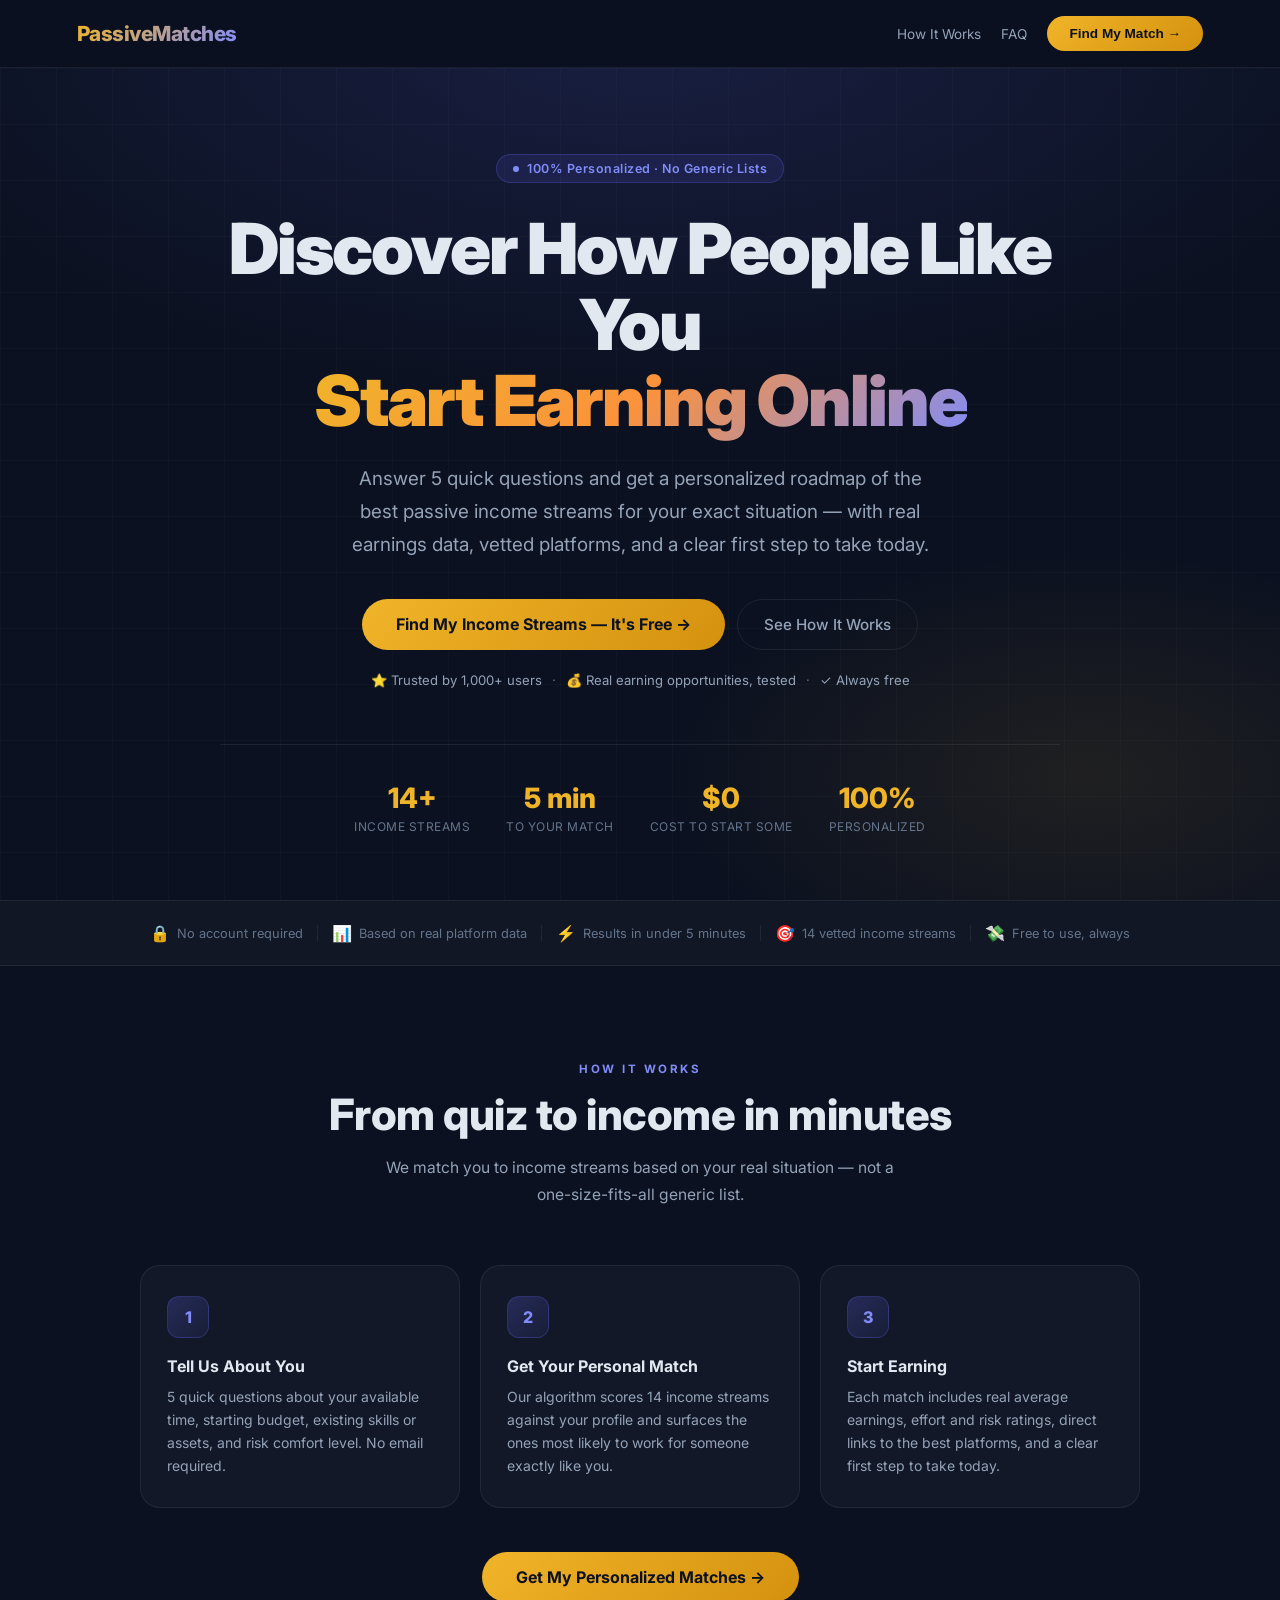
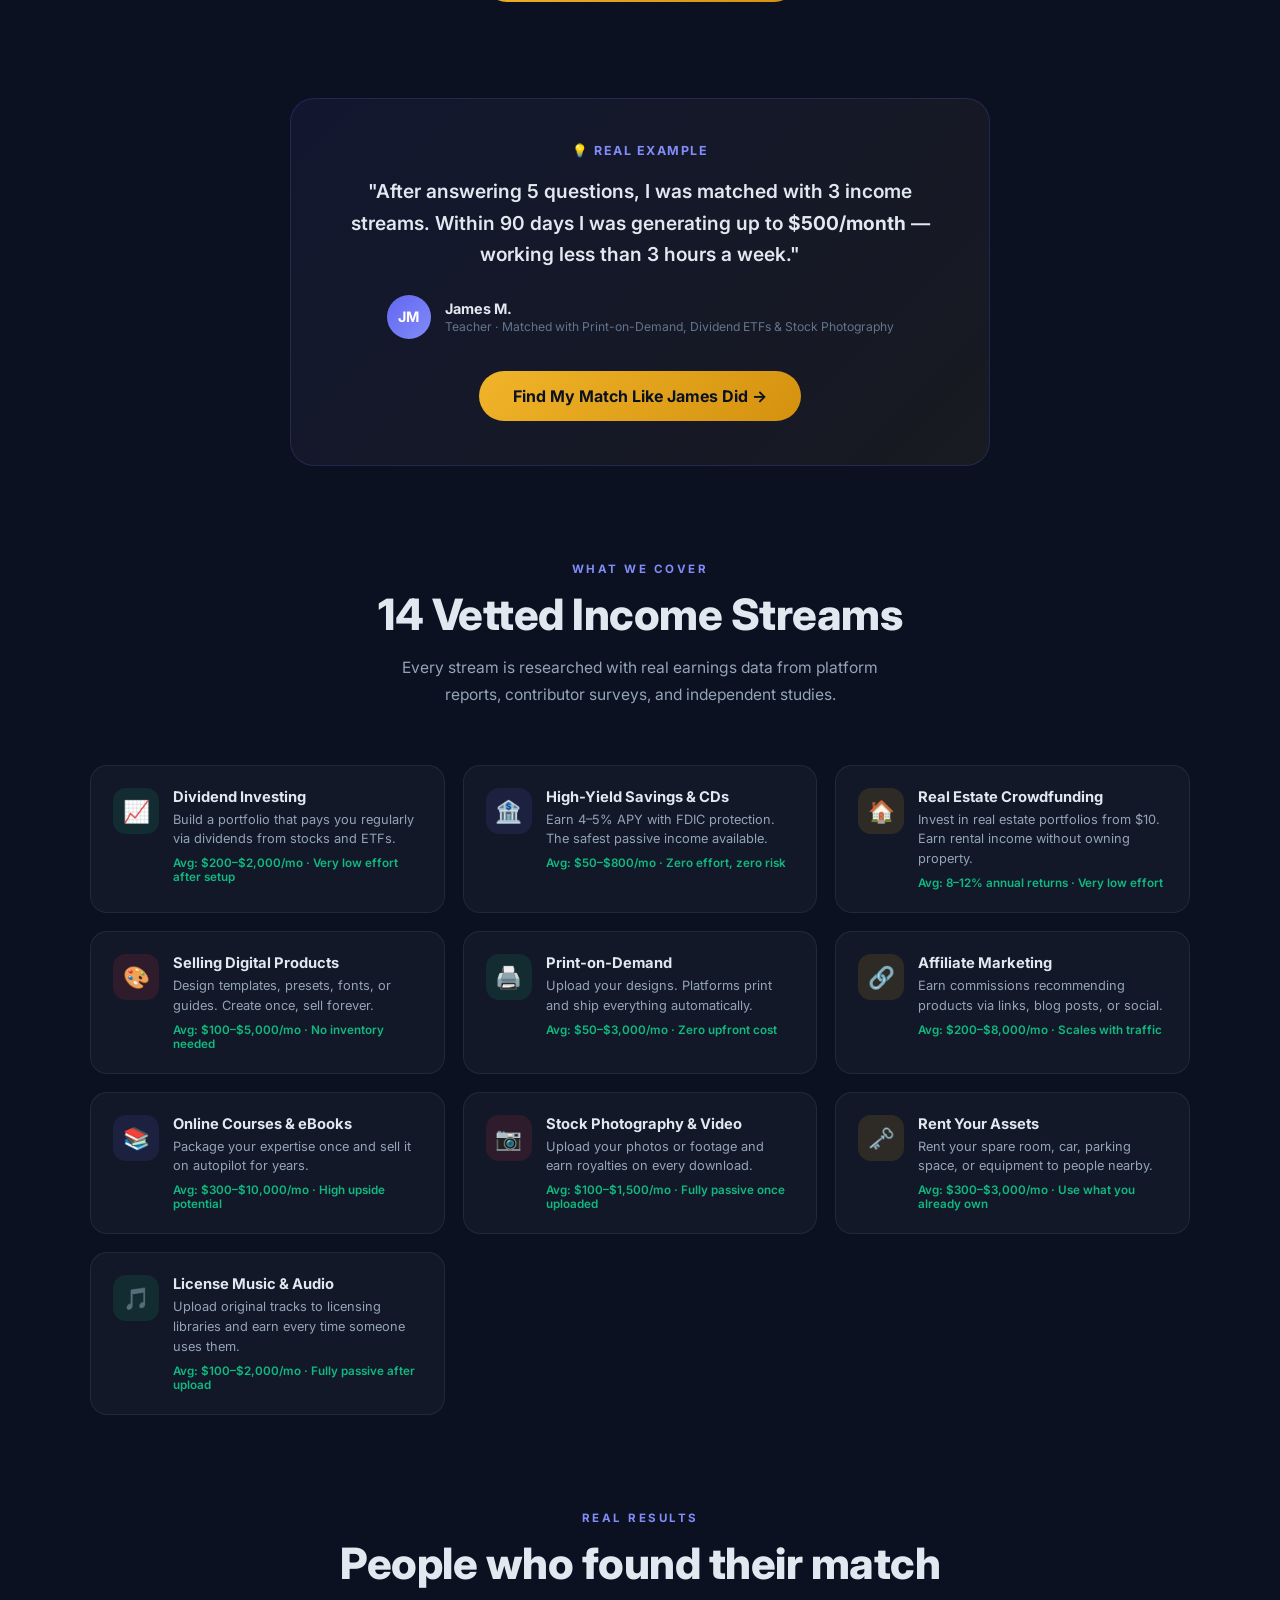
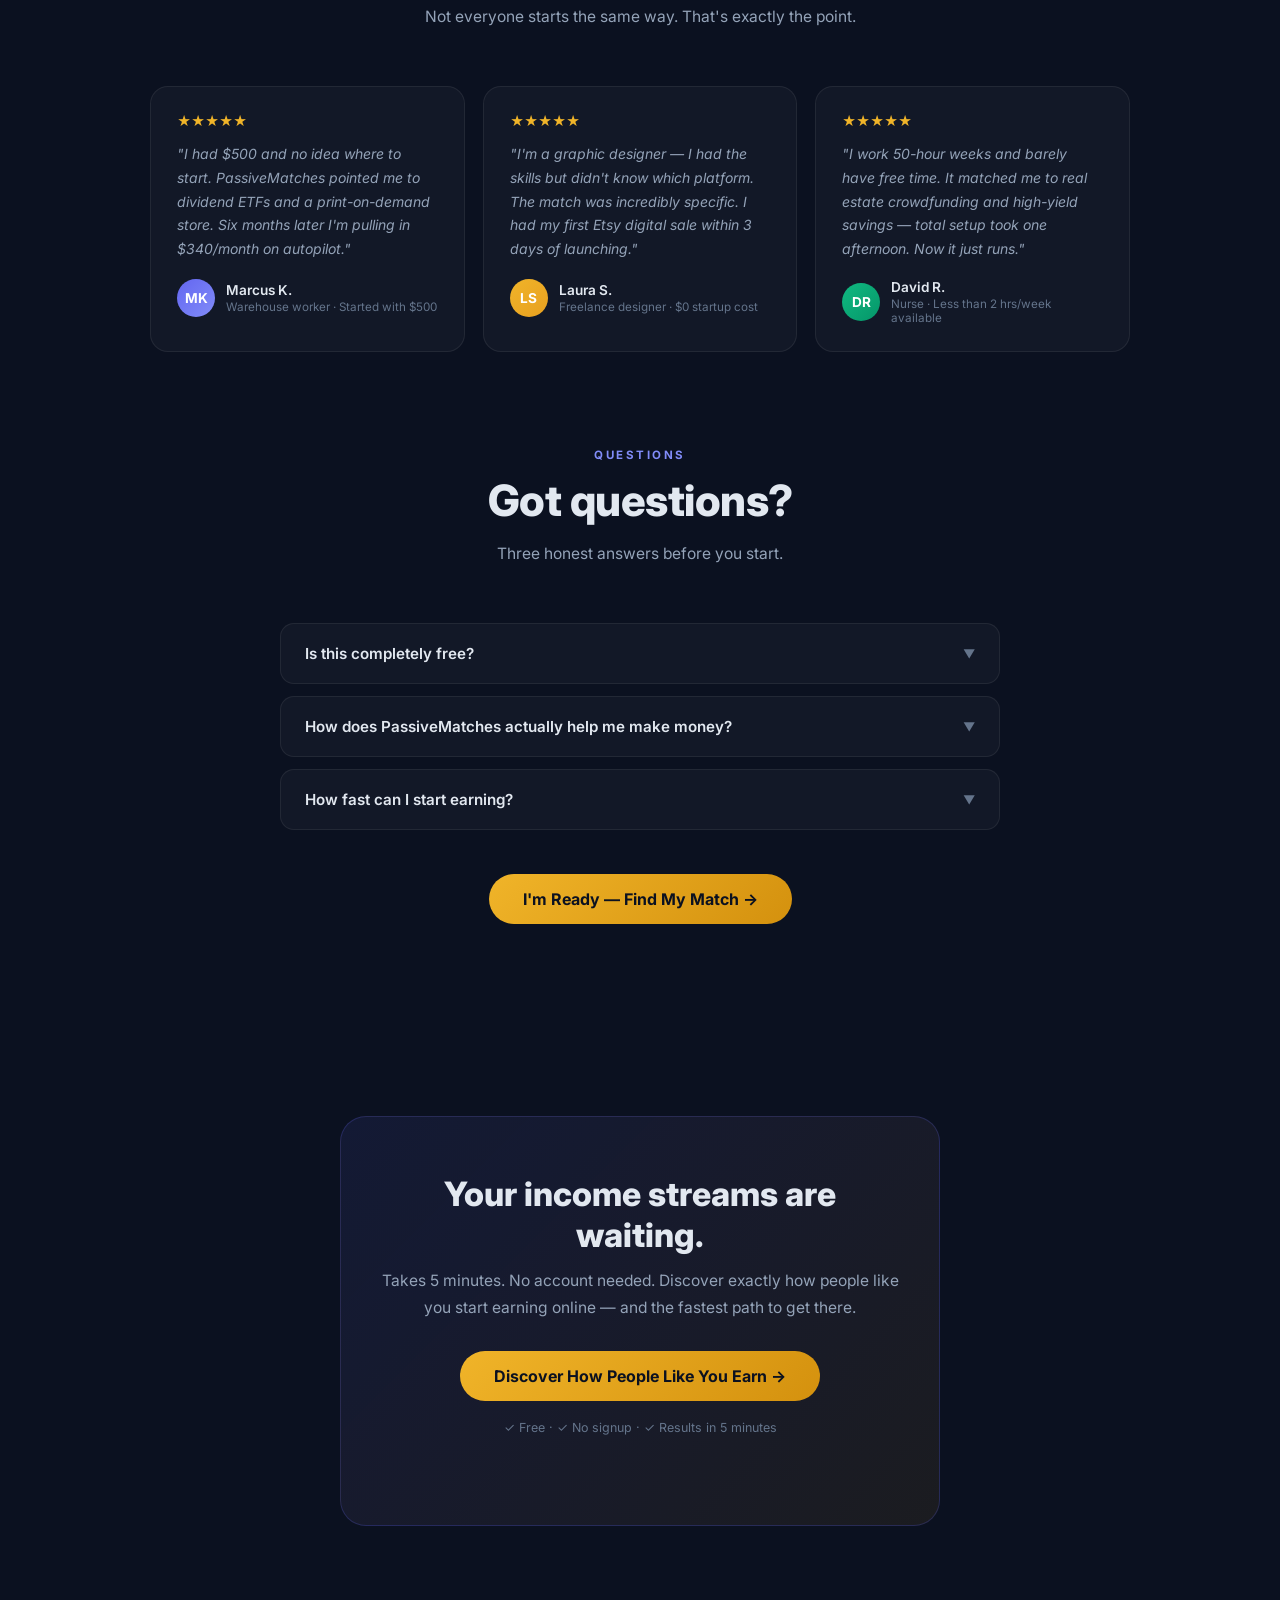
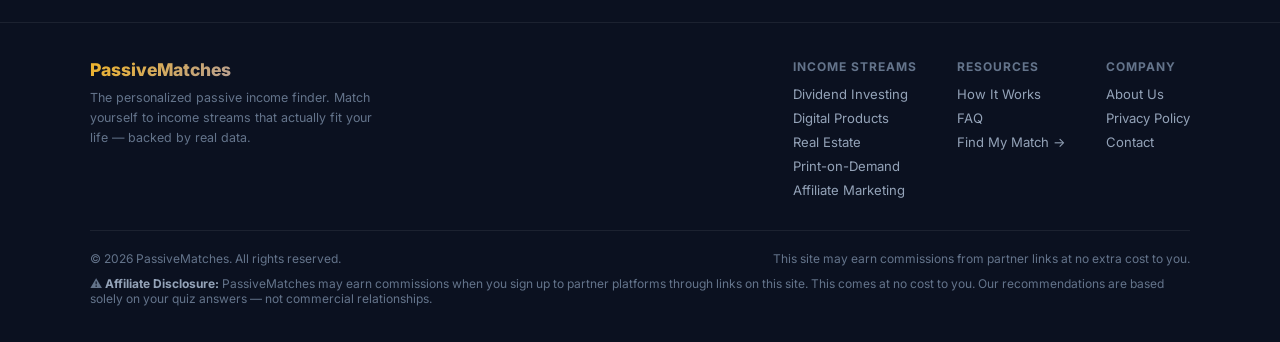
==== commit 5380e997: "Add files via upload" ====
--- a/index.html
+++ b/index.html
@@ -225,6 +225,67 @@
     .result-cta.secondary { background: rgba(255,255,255,0.05); color: var(--text); border: 1px solid var(--border); }
     .result-cta.secondary:hover { box-shadow: none; background: rgba(255,255,255,0.08); }
 
+    /* ─── 4-Card Recommendation Section ─── */
+    .rec-cards-section { max-width: 1100px; margin: 0 auto; padding: 8px 6% 48px; }
+    .rec-cards-intro { text-align: center; margin-bottom: 22px; }
+    .rec-cards-intro span {
+      display: inline-block;
+      background: rgba(99,102,241,0.1);
+      border: 1px solid rgba(99,102,241,0.22);
+      border-radius: 50px;
+      padding: 7px 20px;
+      font-size: 0.82rem;
+      font-weight: 600;
+      color: var(--accent2);
+      letter-spacing: 0.2px;
+    }
+    .rec-cards-grid {
+      display: grid;
+      grid-template-columns: repeat(auto-fill, minmax(240px, 1fr));
+      gap: 18px;
+    }
+    .rec-card {
+      background: var(--navy2);
+      border: 1px solid var(--border);
+      border-radius: 20px;
+      padding: 22px;
+      cursor: pointer;
+      transition: transform 0.22s, box-shadow 0.22s, border-color 0.22s;
+      display: flex;
+      flex-direction: column;
+      gap: 10px;
+    }
+    .rec-card:hover { transform: translateY(-4px); }
+    .rec-card.rc-accent:hover { border-color: rgba(99,102,241,0.45); box-shadow: 0 22px 48px rgba(99,102,241,0.16); }
+    .rec-card.rc-gold:hover   { border-color: rgba(240,180,41,0.4);   box-shadow: 0 22px 48px rgba(240,180,41,0.12); }
+    .rec-card.rc-green:hover  { border-color: rgba(16,185,129,0.4);   box-shadow: 0 22px 48px rgba(16,185,129,0.12); }
+    .rec-card.rc-orange:hover { border-color: rgba(251,146,60,0.4);   box-shadow: 0 22px 48px rgba(251,146,60,0.12); }
+    .rc-header { display: flex; align-items: center; justify-content: space-between; gap: 10px; }
+    .rc-icon { width: 46px; height: 46px; border-radius: 13px; display: flex; align-items: center; justify-content: center; font-size: 1.45rem; flex-shrink: 0; }
+    .rc-badge { font-size: 0.7rem; font-weight: 800; padding: 4px 10px; border-radius: 50px; white-space: nowrap; text-align: right; }
+    .rc-badge.b-accent { background: rgba(99,102,241,0.15); border: 1px solid rgba(99,102,241,0.28); color: var(--accent2); }
+    .rc-badge.b-gold   { background: rgba(240,180,41,0.13);  border: 1px solid rgba(240,180,41,0.28);  color: var(--gold); }
+    .rc-badge.b-green  { background: rgba(16,185,129,0.12);  border: 1px solid rgba(16,185,129,0.25);  color: var(--green); }
+    .rc-badge.b-orange { background: rgba(251,146,60,0.12);  border: 1px solid rgba(251,146,60,0.25);  color: #fb923c; }
+    .rc-title { font-size: 0.97rem; font-weight: 700; color: var(--text); line-height: 1.35; }
+    .rc-sub   { font-size: 0.82rem; color: var(--text2); line-height: 1.62; flex: 1; }
+    .rc-extras { font-size: 0.73rem; color: var(--text3); }
+    .rc-btn {
+      width: 100%; padding: 12px 14px; border-radius: 11px; border: none;
+      cursor: pointer; font-family: inherit; font-size: 0.85rem; font-weight: 700;
+      transition: transform 0.2s, box-shadow 0.2s; margin-top: auto;
+    }
+    .rc-btn:hover { transform: translateY(-1px); }
+    .rc-btn.btn-accent { background: linear-gradient(135deg, var(--accent), #4f46e5); color: #fff; }
+    .rc-btn.btn-accent:hover { box-shadow: 0 8px 22px rgba(99,102,241,0.42); }
+    .rc-btn.btn-gold   { background: linear-gradient(135deg, var(--gold), #d4910e);  color: #0b1120; }
+    .rc-btn.btn-gold:hover   { box-shadow: 0 8px 22px rgba(240,180,41,0.4); }
+    .rc-btn.btn-green  { background: linear-gradient(135deg, var(--green), #059669); color: #fff; }
+    .rc-btn.btn-green:hover  { box-shadow: 0 8px 22px rgba(16,185,129,0.4); }
+    .rc-btn.btn-orange { background: linear-gradient(135deg, #fb923c, #ea580c); color: #fff; }
+    .rc-btn.btn-orange:hover { box-shadow: 0 8px 22px rgba(251,146,60,0.4); }
+    @media(max-width: 560px) { .rec-cards-grid { grid-template-columns: 1fr; } }
+
     /* email capture */
     .email-section { background: linear-gradient(135deg, rgba(99,102,241,0.1), rgba(240,180,41,0.05)); border-top: 1px solid var(--border); border-bottom: 1px solid var(--border); padding: 56px 6%; text-align: center; }
     .email-section h3 { font-size: 1.45rem; font-weight: 800; margin-bottom: 10px; }
@@ -494,12 +555,12 @@
           <h5>Resources</h5>
           <a onclick="scrollToSection('how-it-works')">How It Works</a>
           <a onclick="scrollToSection('faq')">FAQ</a>
-          <a onclick="goToQuiz()">Take the Quiz</a>
+          <a onclick="goToQuiz()">Find My Match →</a>
         </div>
         <div class="footer-col">
           <h5>Company</h5>
-          <a onclick="goToAbout()">About Us</a>
-          <a onclick="goToPrivacy()">Privacy Policy</a>
+          <a href="about.html">About Us</a>
+          <a href="privacy.html">Privacy Policy</a>
           <a href="contact.html">Contact</a>
         </div>
       </div>
@@ -568,6 +629,85 @@
   </div>
 
   <div class="results-grid" id="results-grid"></div>
+
+  <!-- ═══ 4-CARD RECOMMENDATIONS ═══ -->
+  <div class="rec-cards-section">
+    <div class="rec-cards-intro">
+      <span>💡 Based on your answers, these are the best next steps for you</span>
+    </div>
+    <div class="rec-cards-grid">
+
+      <!-- Card 1: Smart Money Management -->
+      <div class="rec-card rc-accent" role="link" tabindex="0"
+           onclick="window.open('https://www.digital-planning-studio.com/#aff=supportd7dc','_blank','noopener')"
+           onkeydown="if(event.key==='Enter'||event.key===' ')window.open('https://www.digital-planning-studio.com/#aff=supportd7dc','_blank','noopener')">
+        <div class="rc-header">
+          <div class="rc-icon" style="background:linear-gradient(135deg,rgba(99,102,241,0.28),rgba(99,102,241,0.1))">💰</div>
+          <span class="rc-badge b-accent">Recommended for you</span>
+        </div>
+        <div class="rc-title">Smart Money Management</div>
+        <div class="rc-sub">Take control of your finances with a simple system that actually works.</div>
+        <div class="rc-extras">Beginner friendly · Simple system</div>
+        <button class="rc-btn btn-accent"
+          onclick="event.stopPropagation();window.open('https://www.digital-planning-studio.com/#aff=supportd7dc','_blank','noopener')">
+          Start Managing Money →
+        </button>
+      </div>
+
+      <!-- Card 2: Build Real Cashflow -->
+      <div class="rec-card rc-gold" role="link" tabindex="0"
+           onclick="window.open('https://www.digistore24.com/redir/489118/supportd7dc/','_blank','noopener')"
+           onkeydown="if(event.key==='Enter'||event.key===' ')window.open('https://www.digistore24.com/redir/489118/supportd7dc/','_blank','noopener')">
+        <div class="rc-header">
+          <div class="rc-icon" style="background:linear-gradient(135deg,rgba(240,180,41,0.28),rgba(240,180,41,0.1))">📈</div>
+          <span class="rc-badge b-gold">Strong income potential</span>
+        </div>
+        <div class="rc-title">Build Real Cashflow</div>
+        <div class="rc-sub">Learn how to create consistent income streams and stop living paycheck to paycheck.</div>
+        <div class="rc-extras">Proven strategies · Long-term income</div>
+        <button class="rc-btn btn-gold"
+          onclick="event.stopPropagation();window.open('https://www.digistore24.com/redir/489118/supportd7dc/','_blank','noopener')">
+          See How It Works →
+        </button>
+      </div>
+
+      <!-- Card 3: Print-on-Demand -->
+      <div class="rec-card rc-green" role="link" tabindex="0"
+           onclick="window.open('https://www.checkout-ds24.com/redir/606273/supportd7dc/','_blank','noopener')"
+           onkeydown="if(event.key==='Enter'||event.key===' ')window.open('https://www.checkout-ds24.com/redir/606273/supportd7dc/','_blank','noopener')">
+        <div class="rc-header">
+          <div class="rc-icon" style="background:linear-gradient(135deg,rgba(16,185,129,0.28),rgba(16,185,129,0.1))">🛍️</div>
+          <span class="rc-badge b-green">Beginner friendly</span>
+        </div>
+        <div class="rc-title">Start a Print-on-Demand Business</div>
+        <div class="rc-sub">Launch your own online store with zero inventory and start selling today.</div>
+        <div class="rc-extras">No experience needed · Start today</div>
+        <button class="rc-btn btn-green"
+          onclick="event.stopPropagation();window.open('https://www.checkout-ds24.com/redir/606273/supportd7dc/','_blank','noopener')">
+          Get Started Now →
+        </button>
+      </div>
+
+      <!-- Card 4: Etsy Business -->
+      <div class="rec-card rc-orange" role="link" tabindex="0"
+           onclick="window.open('https://www.digistore24.com/redir/538173/supportd7dc/','_blank','noopener')"
+           onkeydown="if(event.key==='Enter'||event.key===' ')window.open('https://www.digistore24.com/redir/538173/supportd7dc/','_blank','noopener')">
+        <div class="rc-header">
+          <div class="rc-icon" style="background:linear-gradient(135deg,rgba(251,146,60,0.28),rgba(251,146,60,0.1))">🏪</div>
+          <span class="rc-badge b-orange">Low startup cost</span>
+        </div>
+        <div class="rc-title">Start an Etsy Business</div>
+        <div class="rc-sub">Sell handmade or digital products and build your own online shop.</div>
+        <div class="rc-extras">Beginner friendly · Low startup cost</div>
+        <button class="rc-btn btn-orange"
+          onclick="event.stopPropagation();window.open('https://www.digistore24.com/redir/538173/supportd7dc/','_blank','noopener')">
+          Start Selling on Etsy →
+        </button>
+      </div>
+
+    </div>
+  </div>
+  <!-- ═══ / 4-CARD RECOMMENDATIONS ═══ -->
 
   <div class="email-section">
     <h3>Get Your Full Starter Guide</h3>
@@ -878,8 +1018,8 @@
 }
 function goToQuiz()        { renderQuestion(0); showPage('quiz-page'); }
 function goToLanding()     { showPage('landing'); }
-function goToAbout()       { showPage('about-page'); }
-function goToPrivacy()     { showPage('privacy-page'); }
+function goToAbout()       { window.location.href = 'about.html'; }
+function goToPrivacy()     { window.location.href = 'privacy.html'; }
 function goToContact()     { showPage('contact-page'); }
 function retakeQuiz()      { answers = {}; goToQuiz(); }
 function scrollToSection(id) { document.getElementById(id)?.scrollIntoView({ behavior: 'smooth' }); }
@@ -1227,14 +1367,14 @@
 
       <div>
         <h2 style="font-size:1rem;font-weight:700;color:var(--text);margin-bottom:10px;">11. Contact Us</h2>
-        <p>If you have any questions about this Privacy Policy, please contact us at: <strong style="color:var(--text);">privacy@passivematches.com</strong></p>
+        <p>If you have any questions about this Privacy Policy, please contact us at: <strong style="color:var(--text);">support@passivematches.com</strong></p>
       </div>
 
     </div>
 
     <div style="margin-top:56px;padding-top:32px;border-top:1px solid var(--border);display:flex;gap:16px;flex-wrap:wrap;">
       <button onclick="goToLanding()" class="btn-ghost">← Back to Home</button>
-      <button onclick="goToAbout()" class="btn-ghost">About Us</button>
+      <a href="about.html" class="btn-ghost" style="text-decoration:none;display:inline-block;">About Us</a>
     </div>
   </div>
 </div>
@@ -1270,8 +1410,8 @@
 
     <div style="margin-top:36px;display:flex;gap:12px;flex-wrap:wrap;">
       <button onclick="goToLanding()" class="btn-ghost">← Back to Home</button>
-      <button onclick="goToAbout()" class="btn-ghost">About Us</button>
-      <button onclick="goToPrivacy()" class="btn-ghost">Privacy Policy</button>
+      <a href="about.html" class="btn-ghost" style="text-decoration:none;display:inline-block;">About Us</a>
+      <a href="privacy.html" class="btn-ghost" style="text-decoration:none;display:inline-block;">Privacy Policy</a>
     </div>
   </div>
 </div>
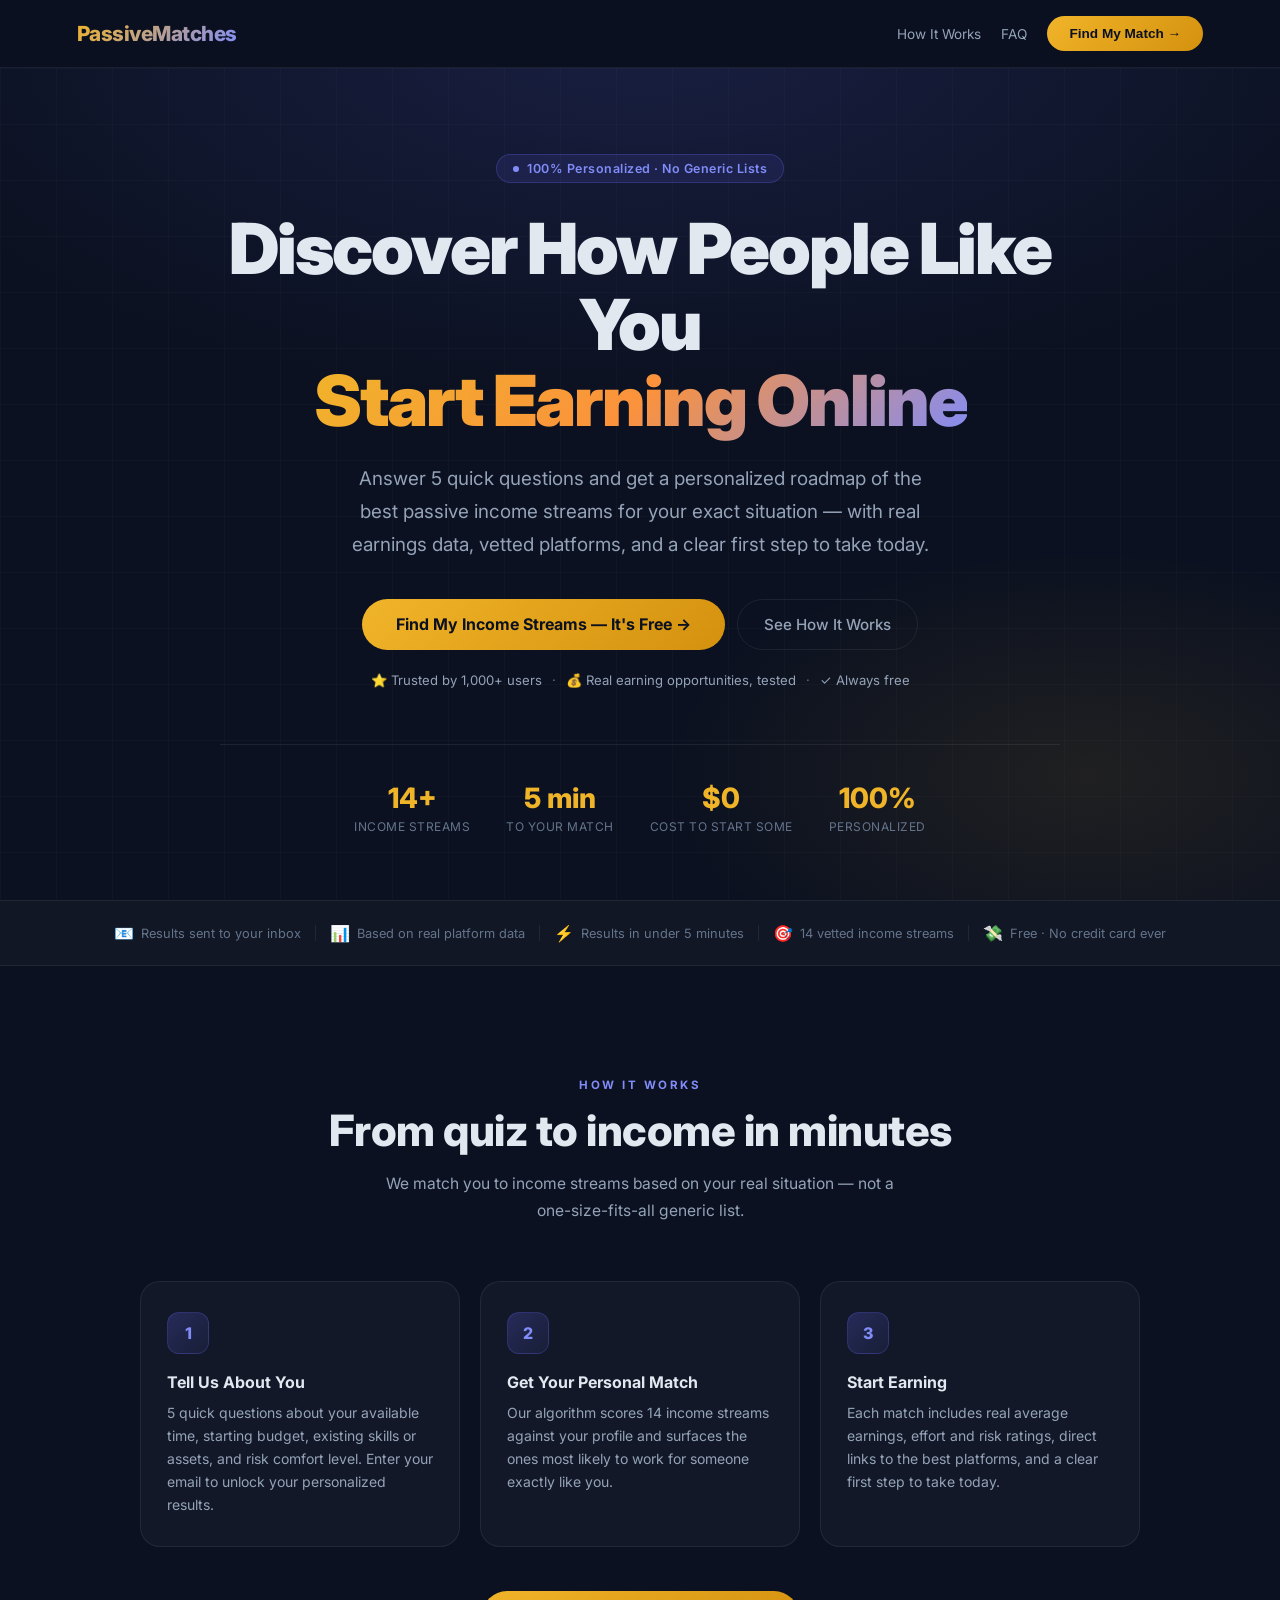
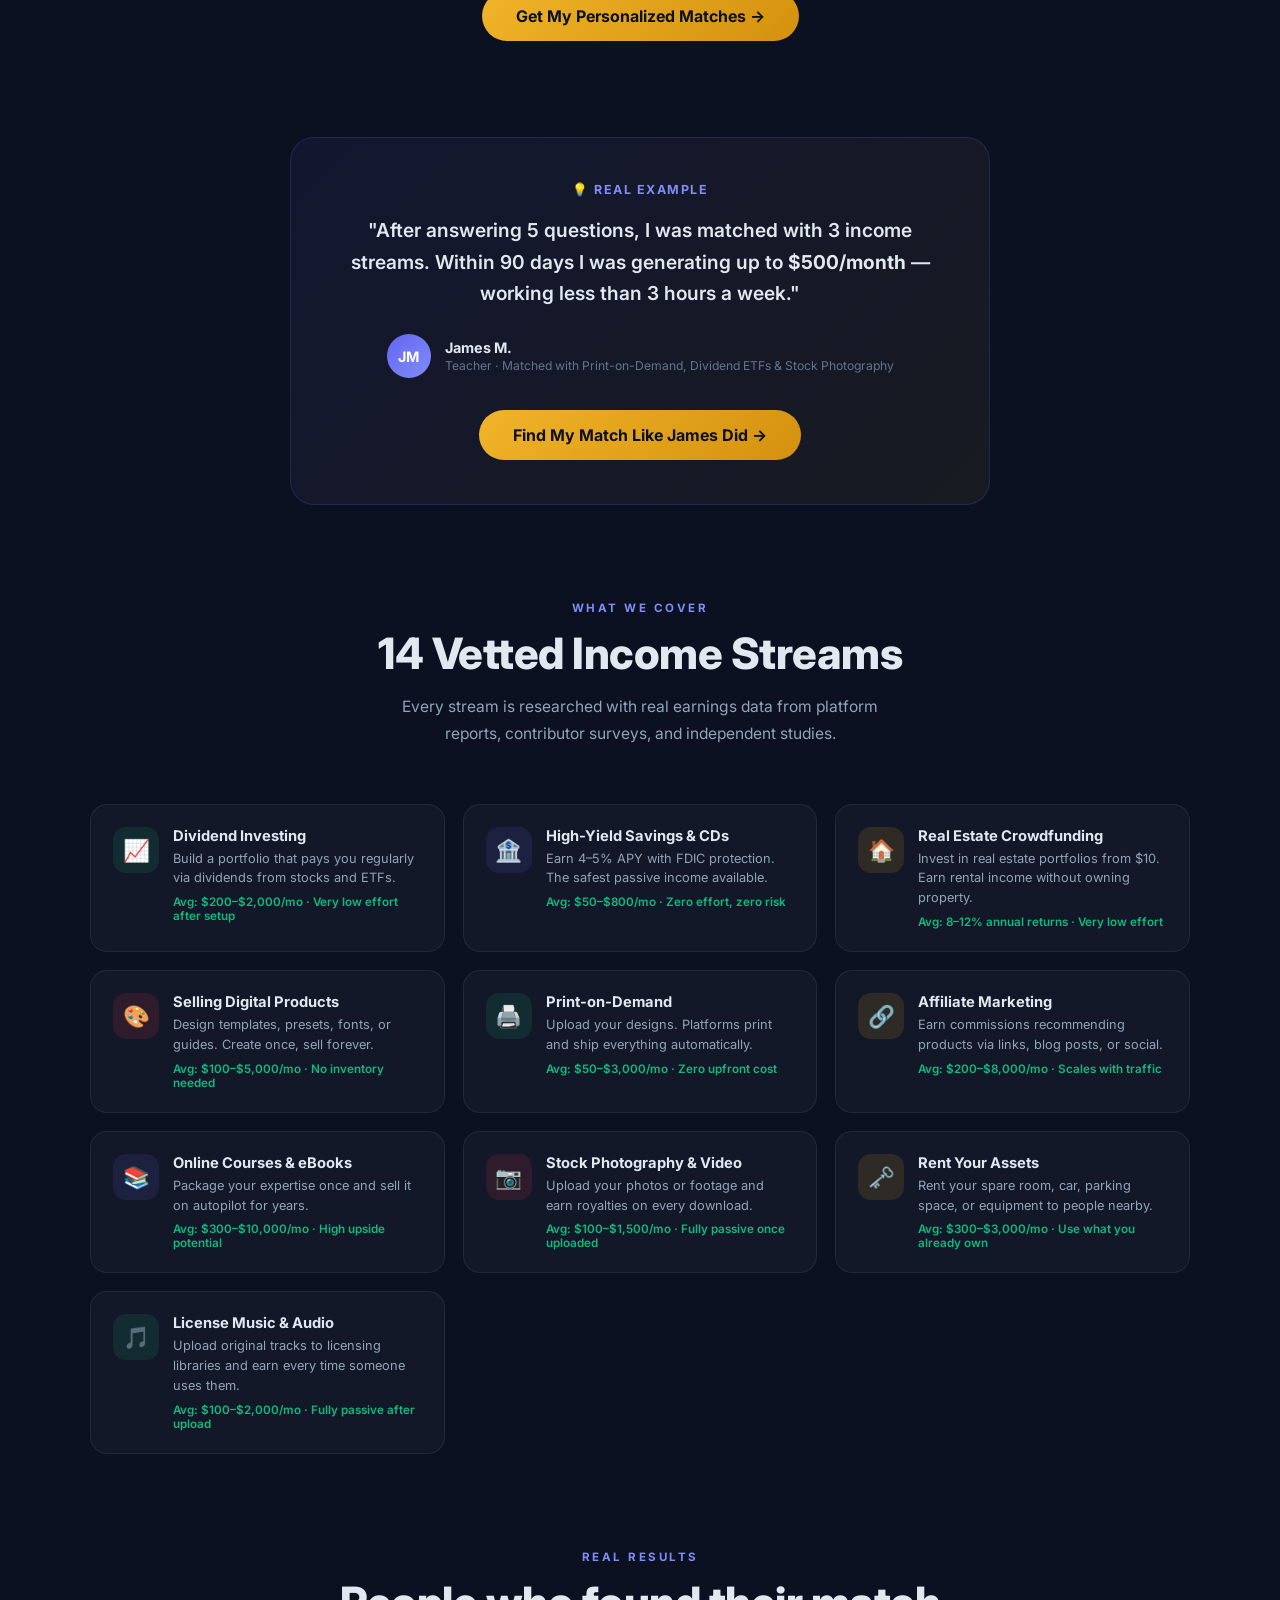
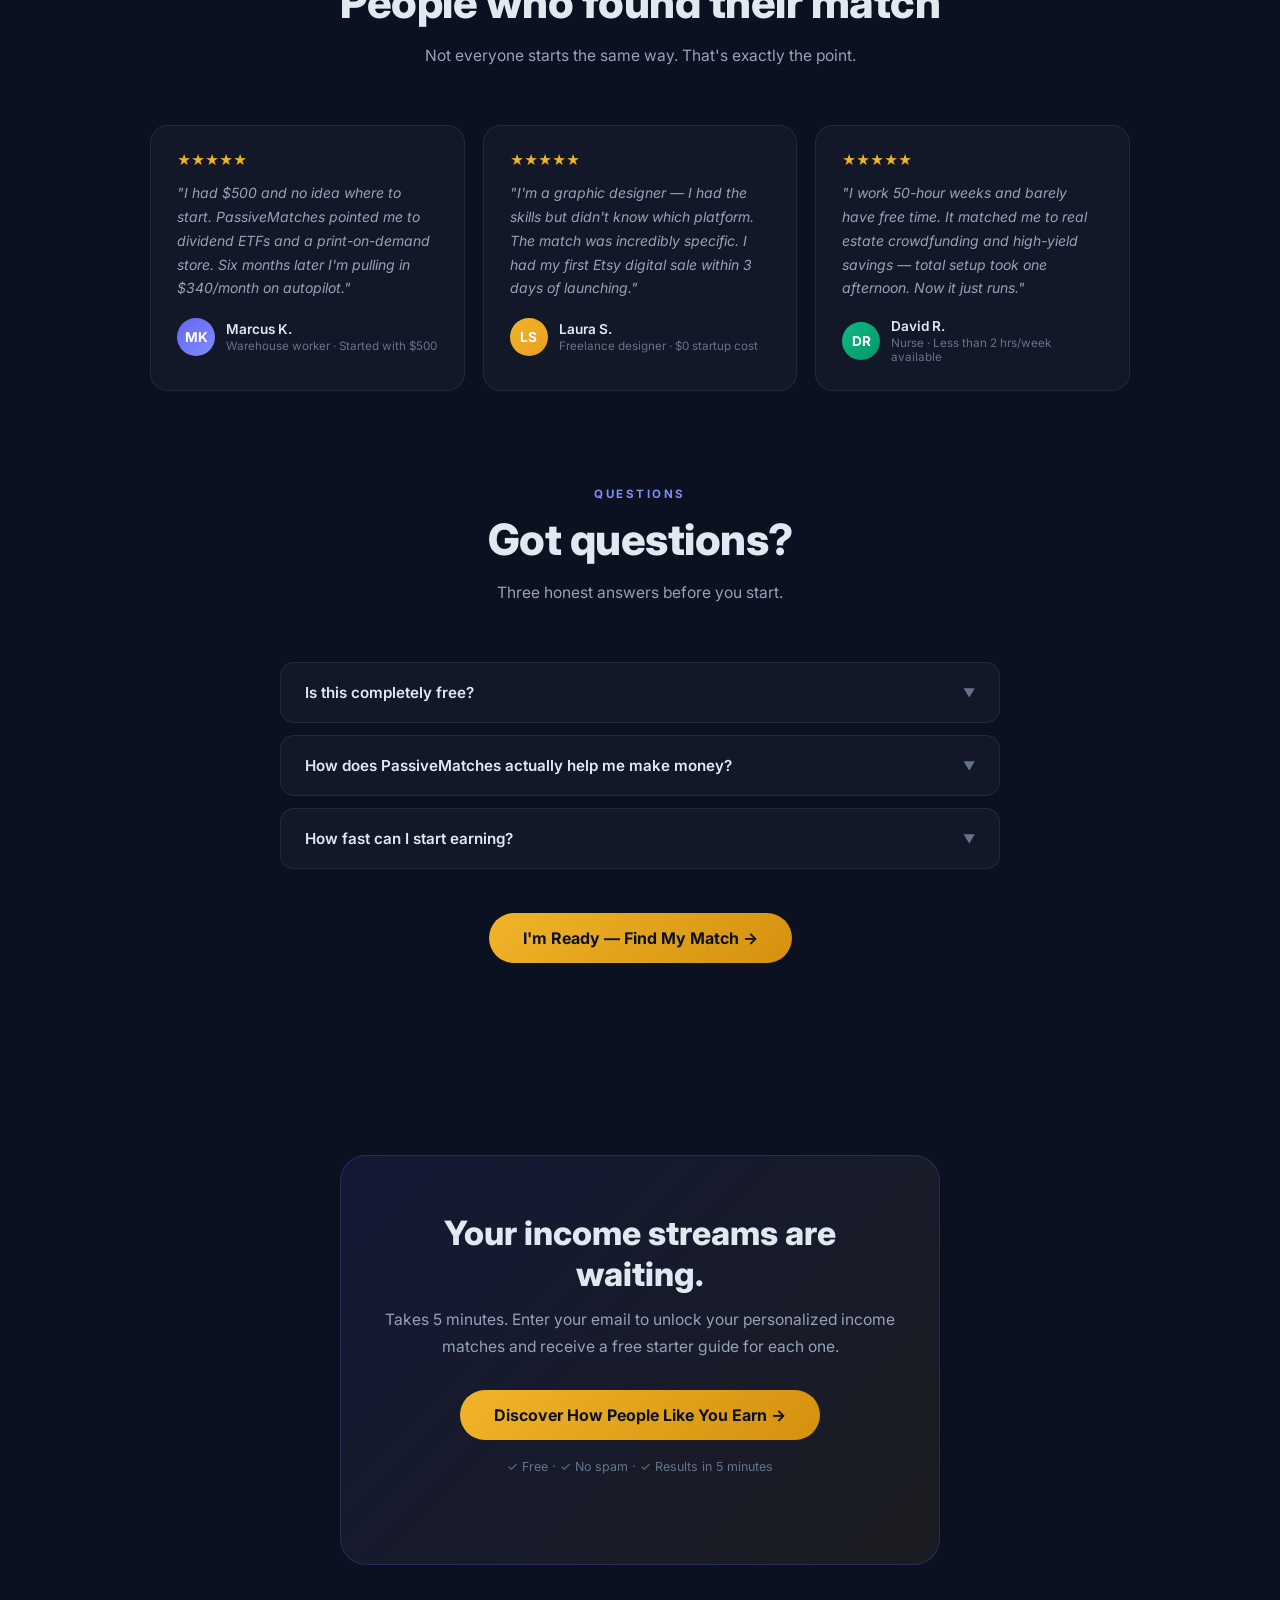
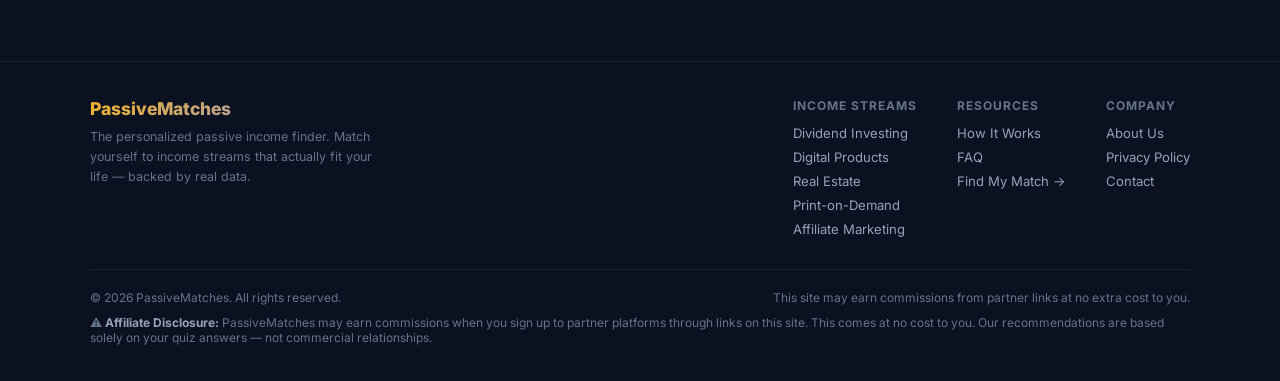
==== commit 11a27af5: "Add files via upload" ====
--- a/index.html
+++ b/index.html
@@ -17,6 +17,8 @@
   <link rel="preconnect" href="https://fonts.googleapis.com">
   <link rel="preconnect" href="https://fonts.gstatic.com" crossorigin>
   <link href="https://fonts.googleapis.com/css2?family=Inter:wght@300;400;500;600;700;800;900&display=swap" rel="stylesheet">
+  <!-- Google AdSense -->
+  <script async src="https://pagead2.googlesyndication.com/pagead/js/adsbygoogle.js?client=ca-pub-1755330966455606" crossorigin="anonymous"></script>
   <style>
     *, *::before, *::after { box-sizing: border-box; margin: 0; padding: 0; }
     :root {
@@ -321,6 +323,44 @@
       .footer-links { gap: 24px; }
     }
 
+    /* ─── SHARE SECTION ─── */
+    .share-section {
+      max-width: 780px; margin: 0 auto; padding: 0 6% 40px;
+    }
+    .share-box {
+      background: linear-gradient(135deg, rgba(37,211,102,0.07), rgba(99,102,241,0.07));
+      border: 1px solid rgba(37,211,102,0.2);
+      border-radius: 22px; padding: 36px 32px; text-align: center;
+    }
+    .share-box h3 { font-size: 1.15rem; font-weight: 800; margin-bottom: 8px; }
+    .share-box p  { font-size: 0.875rem; color: var(--text2); margin-bottom: 22px; line-height: 1.6; }
+    .share-buttons { display: flex; gap: 10px; justify-content: center; flex-wrap: wrap; }
+    .share-btn {
+      display: flex; align-items: center; gap: 8px;
+      padding: 12px 22px; border-radius: 50px; border: none;
+      font-family: inherit; font-size: 0.88rem; font-weight: 700;
+      cursor: pointer; transition: transform 0.2s, box-shadow 0.2s;
+    }
+    .share-btn:hover { transform: translateY(-2px); }
+    .share-wa    { background: #25D366; color: #fff; }
+    .share-wa:hover { box-shadow: 0 8px 24px rgba(37,211,102,0.4); }
+    .share-tiktok { background: #010101; color: #fff; border: 1px solid rgba(255,255,255,0.1); }
+    .share-tiktok:hover { box-shadow: 0 8px 24px rgba(0,0,0,0.4); }
+    .share-copy { background: rgba(255,255,255,0.06); color: var(--text); border: 1px solid var(--border); }
+    .share-copy:hover { background: rgba(255,255,255,0.1); }
+
+    /* ─── AD SLOTS ─── */
+    .ad-slot {
+      max-width: 900px; margin: 0 auto; padding: 8px 6%;
+      text-align: center;
+    }
+    .ad-slot-inner {
+      min-height: 90px; border-radius: 12px;
+      border: 1px dashed rgba(255,255,255,0.07);
+      display: flex; align-items: center; justify-content: center;
+      color: var(--text3); font-size: 0.72rem; letter-spacing: 1px;
+    }
+
   </style>
 </head>
 <body>
@@ -366,7 +406,7 @@
   </section>
 
   <div class="trust-bar">
-    <div class="trust-item"><span>🔒</span><span>No account required</span></div>
+    <div class="trust-item"><span>📧</span><span>Results sent to your inbox</span></div>
     <div class="trust-sep"></div>
     <div class="trust-item"><span>📊</span><span>Based on real platform data</span></div>
     <div class="trust-sep"></div>
@@ -374,7 +414,18 @@
     <div class="trust-sep"></div>
     <div class="trust-item"><span>🎯</span><span>14 vetted income streams</span></div>
     <div class="trust-sep"></div>
-    <div class="trust-item"><span>💸</span><span>Free to use, always</span></div>
+    <div class="trust-item"><span>💸</span><span>Free · No credit card ever</span></div>
+  </div>
+
+  <!-- AD SLOT 3: Landing page — below hero/trust bar -->
+  <div class="ad-slot" id="ad-slot-landing">
+    <ins class="adsbygoogle"
+         style="display:block"
+         data-ad-client="ca-pub-1755330966455606"
+         data-ad-slot="auto"
+         data-ad-format="auto"
+         data-full-width-responsive="true"></ins>
+    <script>(adsbygoogle = window.adsbygoogle || []).push({});</script>
   </div>
 
   <!-- HOW IT WORKS -->
@@ -386,7 +437,7 @@
       <div class="step-card">
         <div class="step-num">1</div>
         <h3>Tell Us About You</h3>
-        <p>5 quick questions about your available time, starting budget, existing skills or assets, and risk comfort level. No email required.</p>
+        <p>5 quick questions about your available time, starting budget, existing skills or assets, and risk comfort level. Enter your email to unlock your personalized results.</p>
       </div>
       <div class="step-card">
         <div class="step-num">2</div>
@@ -510,7 +561,7 @@
     <div class="faq-list">
       <div class="faq-item">
         <div class="faq-q" onclick="toggleFaq(this)">Is this completely free?<span class="faq-arrow">▼</span></div>
-        <div class="faq-a"><div class="faq-a-inner">Yes — 100% free. No account, no credit card, no hidden fees. You answer 5 questions and get your personalized results immediately. PassiveMatches earns small commissions from partner platforms if you choose to sign up with them — at absolutely no cost to you.</div></div>
+        <div class="faq-a"><div class="faq-a-inner">Yes — 100% free. No credit card, no hidden fees. You answer 5 questions, enter your email to unlock your personalized results, and you're done. PassiveMatches earns small commissions from partner platforms if you choose to sign up with them — at absolutely no cost to you.</div></div>
       </div>
       <div class="faq-item">
         <div class="faq-q" onclick="toggleFaq(this)">How does PassiveMatches actually help me make money?<span class="faq-arrow">▼</span></div>
@@ -530,9 +581,9 @@
   <section class="cta-section">
     <div class="cta-box">
       <h2>Your income streams are waiting.</h2>
-      <p>Takes 5 minutes. No account needed. Discover exactly how people like you start earning online — and the fastest path to get there.</p>
+      <p>Takes 5 minutes. Enter your email to unlock your personalized income matches and receive a free starter guide for each one.</p>
       <button class="btn-primary" style="margin:0 auto;" onclick="goToQuiz()">Discover How People Like You Earn →</button>
-      <p style="margin-top:16px;font-size:0.78rem;color:var(--text3);">✓ Free · ✓ No signup · ✓ Results in 5 minutes</p>
+      <p style="margin-top:16px;font-size:0.78rem;color:var(--text3);">✓ Free · ✓ No spam · ✓ Results in 5 minutes</p>
     </div>
   </section>
 
@@ -559,9 +610,9 @@
         </div>
         <div class="footer-col">
           <h5>Company</h5>
-          <a href="about.html">About Us</a>
-          <a href="privacy.html">Privacy Policy</a>
-          <a href="contact.html">Contact</a>
+          <a href="/about">About Us</a>
+          <a href="/privacy">Privacy Policy</a>
+          <a href="/contact">Contact</a>
         </div>
       </div>
     </div>
@@ -606,15 +657,15 @@
 <div id="email-gate" class="page">
   <div class="quiz-body" style="min-height:calc(100vh - 68px);">
     <div class="quiz-card" style="text-align:center;max-width:500px;">
-      <div style="font-size:2.2rem;margin-bottom:16px;">🎯</div>
-      <div style="font-size:0.72rem;font-weight:700;letter-spacing:2px;color:var(--accent2);text-transform:uppercase;margin-bottom:12px;">Your Results Are Ready</div>
-      <h2 style="font-size:1.5rem;font-weight:800;margin-bottom:12px;line-height:1.3;">Where should we send your personalized income guide?</h2>
-      <p style="font-size:0.88rem;color:var(--text2);line-height:1.65;margin-bottom:28px;">Enter your email to get your top matches + a free step-by-step starter guide for each one. No spam, ever.</p>
+      <div style="font-size:2.5rem;margin-bottom:14px;">🎯</div>
+      <div style="font-size:0.72rem;font-weight:700;letter-spacing:2px;color:var(--green);text-transform:uppercase;margin-bottom:10px;">✓ Analysis Complete</div>
+      <h2 style="font-size:1.5rem;font-weight:800;margin-bottom:10px;line-height:1.3;">Your personalized income matches are ready.</h2>
+      <p style="font-size:0.88rem;color:var(--text2);line-height:1.65;margin-bottom:6px;">Enter your email to unlock your results + receive a free step-by-step starter guide for your top matches.</p>
+      <p style="font-size:0.78rem;color:var(--text3);margin-bottom:22px;">No spam. Unsubscribe any time. Takes 5 seconds.</p>
       <div style="display:flex;flex-direction:column;gap:10px;">
-<div class="ml-embedded" data-form="7afQih"></div>
-        <button onclick="skipGate()" style="background:none;border:none;color:var(--text3);font-size:0.8rem;cursor:pointer;padding:6px;font-family:inherit;">Continue to results →</button>
-      </div>
-      <p style="font-size:0.72rem;color:var(--text3);margin-top:16px;">🔒 We respect your privacy. Unsubscribe any time.</p>
+        <div class="ml-embedded" data-form="7afQih"></div>
+      </div>
+      <p style="font-size:0.72rem;color:var(--text3);margin-top:14px;">🔒 We respect your privacy. Your data is never sold.</p>
     </div>
   </div>
 </div>
@@ -628,7 +679,29 @@
     <div class="profile-chips" id="profile-chips"></div>
   </div>
 
+  <!-- AD SLOT 1: Leaderboard — above results grid (728×90 or responsive) -->
+  <div class="ad-slot" id="ad-slot-results-top">
+    <ins class="adsbygoogle"
+         style="display:block"
+         data-ad-client="ca-pub-1755330966455606"
+         data-ad-slot="auto"
+         data-ad-format="auto"
+         data-full-width-responsive="true"></ins>
+    <script>(adsbygoogle = window.adsbygoogle || []).push({});</script>
+  </div>
+
   <div class="results-grid" id="results-grid"></div>
+
+  <!-- AD SLOT 2: Mid-page — between results and recommendations -->
+  <div class="ad-slot" id="ad-slot-results-mid">
+    <ins class="adsbygoogle"
+         style="display:block"
+         data-ad-client="ca-pub-1755330966455606"
+         data-ad-slot="auto"
+         data-ad-format="auto"
+         data-full-width-responsive="true"></ins>
+    <script>(adsbygoogle = window.adsbygoogle || []).push({});</script>
+  </div>
 
   <!-- ═══ 4-CARD RECOMMENDATIONS ═══ -->
   <div class="rec-cards-section">
@@ -721,6 +794,29 @@
 View Recommended Platforms
 </button>
   </div>
+
+  <!-- ═══ SHARE SECTION ═══ -->
+  <div class="share-section">
+    <div class="share-box">
+      <div style="font-size:1.8rem;margin-bottom:10px;">🔥</div>
+      <h3>Know someone who's trying to make money online?</h3>
+      <p>Send them their free personalized match — it takes 5 minutes and costs nothing.</p>
+      <div class="share-buttons">
+        <button class="share-btn share-wa" onclick="shareWhatsApp()">
+          <svg width="18" height="18" viewBox="0 0 24 24" fill="currentColor"><path d="M17.472 14.382c-.297-.149-1.758-.867-2.03-.967-.273-.099-.471-.148-.67.15-.197.297-.767.966-.94 1.164-.173.199-.347.223-.644.075-.297-.15-1.255-.463-2.39-1.475-.883-.788-1.48-1.761-1.653-2.059-.173-.297-.018-.458.13-.606.134-.133.298-.347.446-.52.149-.174.198-.298.298-.497.099-.198.05-.371-.025-.52-.075-.149-.669-1.612-.916-2.207-.242-.579-.487-.5-.669-.51-.173-.008-.371-.01-.57-.01-.198 0-.52.074-.792.372-.272.297-1.04 1.016-1.04 2.479 0 1.462 1.065 2.875 1.213 3.074.149.198 2.096 3.2 5.077 4.487.709.306 1.262.489 1.694.625.712.227 1.36.195 1.871.118.571-.085 1.758-.719 2.006-1.413.248-.694.248-1.289.173-1.413-.074-.124-.272-.198-.57-.347m-5.421 7.403h-.004a9.87 9.87 0 01-5.031-1.378l-.361-.214-3.741.982.998-3.648-.235-.374a9.86 9.86 0 01-1.51-5.26c.001-5.45 4.436-9.884 9.888-9.884 2.64 0 5.122 1.03 6.988 2.898a9.825 9.825 0 012.893 6.994c-.003 5.45-4.437 9.884-9.885 9.884m8.413-18.297A11.815 11.815 0 0012.05 0C5.495 0 .16 5.335.157 11.892c0 2.096.547 4.142 1.588 5.945L.057 24l6.305-1.654a11.882 11.882 0 005.683 1.448h.005c6.554 0 11.89-5.335 11.893-11.893a11.821 11.821 0 00-3.48-8.413z"/></svg>
+          Share on WhatsApp
+        </button>
+        <button class="share-btn share-tiktok" id="tiktok-btn" onclick="shareTikTok()">
+          <svg width="16" height="16" viewBox="0 0 24 24" fill="currentColor"><path d="M19.59 6.69a4.83 4.83 0 01-3.77-4.25V2h-3.45v13.67a2.89 2.89 0 01-2.88 2.5 2.89 2.89 0 01-2.89-2.89 2.89 2.89 0 012.89-2.89c.28 0 .54.04.79.1V9.01a6.33 6.33 0 00-.79-.05 6.34 6.34 0 00-6.34 6.34 6.34 6.34 0 006.34 6.34 6.34 6.34 0 006.33-6.34V8.79a8.18 8.18 0 004.78 1.52V6.86a4.85 4.85 0 01-1.01-.17z"/></svg>
+          Share on TikTok
+        </button>
+        <button class="share-btn share-copy" id="copy-btn" onclick="copyLink()">
+          🔗 Copy Link
+        </button>
+      </div>
+    </div>
+  </div>
+  <!-- ═══ / SHARE SECTION ═══ -->
 
   <div class="retake-bar">
     <span style="color:var(--text3);font-size:0.85rem;">Want different results?</span>
@@ -1018,11 +1114,41 @@
 }
 function goToQuiz()        { renderQuestion(0); showPage('quiz-page'); }
 function goToLanding()     { showPage('landing'); }
-function goToAbout()       { window.location.href = 'about.html'; }
-function goToPrivacy()     { window.location.href = 'privacy.html'; }
+function goToAbout()       { window.location.href = '/about'; }
+function goToPrivacy()     { window.location.href = '/privacy'; }
 function goToContact()     { showPage('contact-page'); }
 function retakeQuiz()      { answers = {}; goToQuiz(); }
-function scrollToSection(id) { document.getElementById(id)?.scrollIntoView({ behavior: 'smooth' }); }
+function scrollToSection(id) {
+  const landing = document.getElementById('landing');
+  const onLanding = landing.classList.contains('active');
+
+  if (onLanding) {
+    // Already on landing — just scroll
+    document.getElementById(id)?.scrollIntoView({ behavior: 'smooth' });
+  } else {
+    // Off landing (quiz, results, email-gate, etc.)
+    // Switch pages WITHOUT the scroll-to-top so we can target the section directly
+    document.querySelectorAll('.page').forEach(p => p.classList.remove('active'));
+    landing.classList.add('active');
+    // Wait two animation frames so the browser has painted the visible layout
+    // before we call scrollIntoView — avoids a scroll-to-top flash
+    requestAnimationFrame(function () {
+      requestAnimationFrame(function () {
+        document.getElementById(id)?.scrollIntoView({ behavior: 'smooth' });
+      });
+    });
+  }
+}
+
+// Deep-link: auto-launch quiz when URL contains #start-quiz
+// Used by external pages (about, privacy, contact) CTA buttons
+if (window.location.hash === '#start-quiz') {
+  window.addEventListener('DOMContentLoaded', function () {
+    goToQuiz();
+    // Clean the hash from the URL without a page reload
+    history.replaceState(null, '', window.location.pathname);
+  });
+}
 
 /* ═══════════════════════════════════════════════════════════
    QUIZ
@@ -1082,16 +1208,96 @@
 }
 
 function submitGate() {
-  const val = document.getElementById('gate-email').value.trim();
+  const val = document.getElementById('gate-email') ? document.getElementById('gate-email').value.trim() : '';
   if (val && val.includes('@') && val.includes('.')) {
-    // Email collected — store it and show results
     localStorage.setItem('pm_email', val);
   }
   showResults();
 }
 
-function skipGate() {
-  showResults();
+/* ── MailerLite: auto-advance to results after successful form submit ── */
+// Method 1: MailerLite universal event
+document.addEventListener('ml:form:subscribe', function() {
+  setTimeout(showResults, 2000);
+});
+
+// Method 2: MailerLite named callback (fires on form ID 7afQih success)
+window.mlFormSuccess_7afQih = function() {
+  setTimeout(showResults, 2000);
+};
+
+// Method 3: MutationObserver fallback — watches for MailerLite success state
+(function() {
+  var _gateObserverActive = false;
+  function watchGate() {
+    if (_gateObserverActive) return;
+    var gate = document.getElementById('email-gate');
+    if (!gate) return;
+    _gateObserverActive = true;
+    var obs = new MutationObserver(function() {
+      var success = gate.querySelector('.ml-form-successBody[style*="display: block"]') ||
+                    gate.querySelector('.ml-form-successBody[style*="display:block"]') ||
+                    gate.querySelector('.ml-subscribe-form .ml-success');
+      if (success) {
+        obs.disconnect();
+        setTimeout(showResults, 2200);
+      }
+    });
+    obs.observe(gate, { childList: true, subtree: true, attributes: true, attributeFilter: ['style', 'class'] });
+  }
+  document.addEventListener('DOMContentLoaded', watchGate);
+  // Also hook into showPage so observer starts when gate becomes visible
+  var _origShowPage = window.showPage;
+})();
+
+/* ── Social Share Functions ── */
+function shareWhatsApp() {
+  var text = encodeURIComponent(
+    '💸 I just found my passive income match — takes 5 minutes and it\'s 100% free!\n' +
+    'It shows you exactly which income stream fits YOUR life (time, budget & skills).\n' +
+    'Try it → https://passivematches.com'
+  );
+  window.open('https://wa.me/?text=' + text, '_blank', 'noopener');
+}
+
+function shareTikTok() {
+  var shareText = '💸 Found my passive income match for free at PassiveMatches.com — takes 5 minutes! Check it out 👇';
+  var shareUrl  = 'https://passivematches.com';
+  if (navigator.share) {
+    // Native share sheet (mobile) — user can pick TikTok from the list
+    navigator.share({ title: 'PassiveMatches', text: shareText, url: shareUrl })
+      .catch(function() {});
+  } else {
+    // Desktop fallback — copy text to clipboard
+    copyToClipboard(shareText + '\n' + shareUrl, 'tiktok-btn', '✅ Copied! Paste into TikTok');
+  }
+}
+
+function copyLink() {
+  copyToClipboard('https://passivematches.com', 'copy-btn', '✅ Link copied!');
+}
+
+function copyToClipboard(text, btnId, successMsg) {
+  var btn = document.getElementById(btnId);
+  navigator.clipboard.writeText(text).then(function() {
+    if (btn) {
+      var orig = btn.textContent;
+      btn.textContent = successMsg;
+      setTimeout(function() { btn.textContent = orig; }, 2500);
+    }
+  }).catch(function() {
+    // fallback
+    var ta = document.createElement('textarea');
+    ta.value = text; ta.style.position = 'fixed'; ta.style.opacity = '0';
+    document.body.appendChild(ta); ta.select();
+    document.execCommand('copy');
+    document.body.removeChild(ta);
+    if (btn) {
+      var orig = btn.textContent;
+      btn.textContent = successMsg;
+      setTimeout(function() { btn.textContent = orig; }, 2500);
+    }
+  });
 }
 
 function prevQ() {
@@ -1374,7 +1580,7 @@
 
     <div style="margin-top:56px;padding-top:32px;border-top:1px solid var(--border);display:flex;gap:16px;flex-wrap:wrap;">
       <button onclick="goToLanding()" class="btn-ghost">← Back to Home</button>
-      <a href="about.html" class="btn-ghost" style="text-decoration:none;display:inline-block;">About Us</a>
+      <a href="/about" class="btn-ghost" style="text-decoration:none;display:inline-block;">About Us</a>
     </div>
   </div>
 </div>
@@ -1410,8 +1616,8 @@
 
     <div style="margin-top:36px;display:flex;gap:12px;flex-wrap:wrap;">
       <button onclick="goToLanding()" class="btn-ghost">← Back to Home</button>
-      <a href="about.html" class="btn-ghost" style="text-decoration:none;display:inline-block;">About Us</a>
-      <a href="privacy.html" class="btn-ghost" style="text-decoration:none;display:inline-block;">Privacy Policy</a>
+      <a href="/about" class="btn-ghost" style="text-decoration:none;display:inline-block;">About Us</a>
+      <a href="/privacy" class="btn-ghost" style="text-decoration:none;display:inline-block;">Privacy Policy</a>
     </div>
   </div>
 </div>
